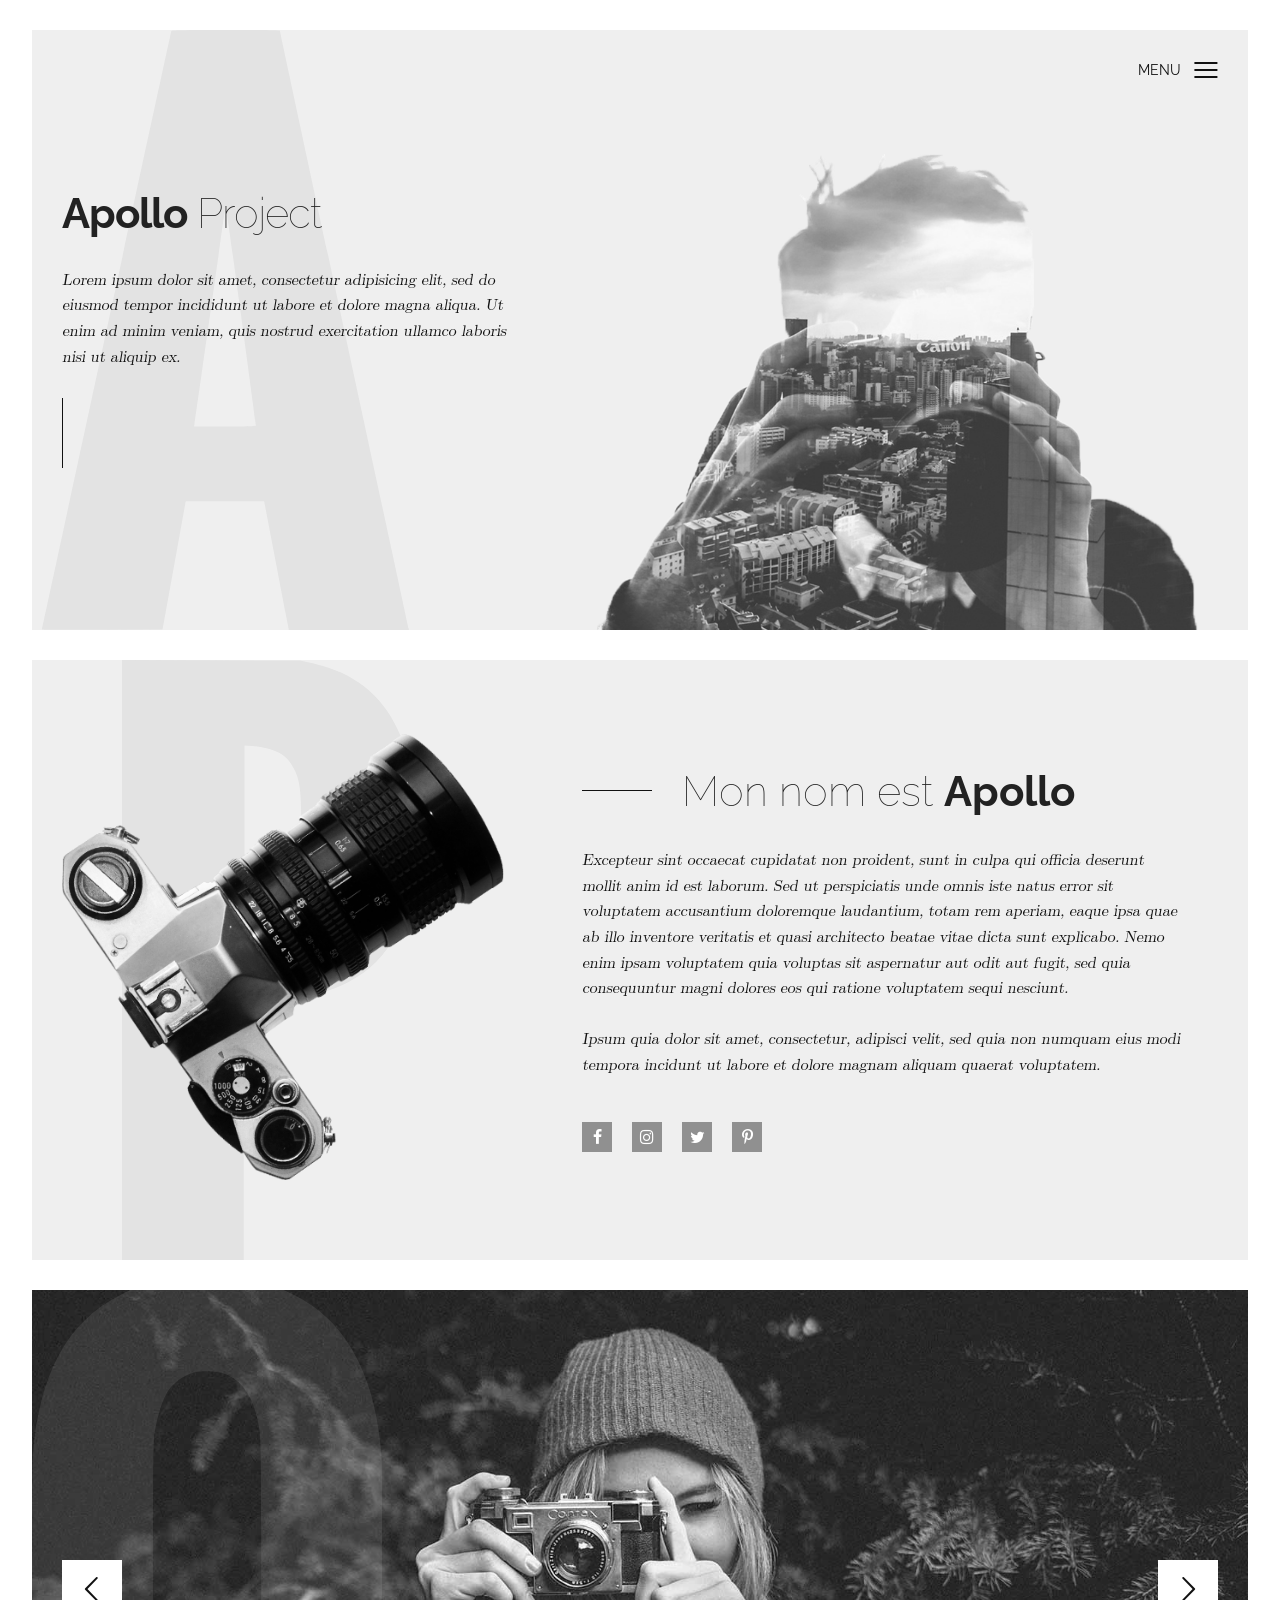
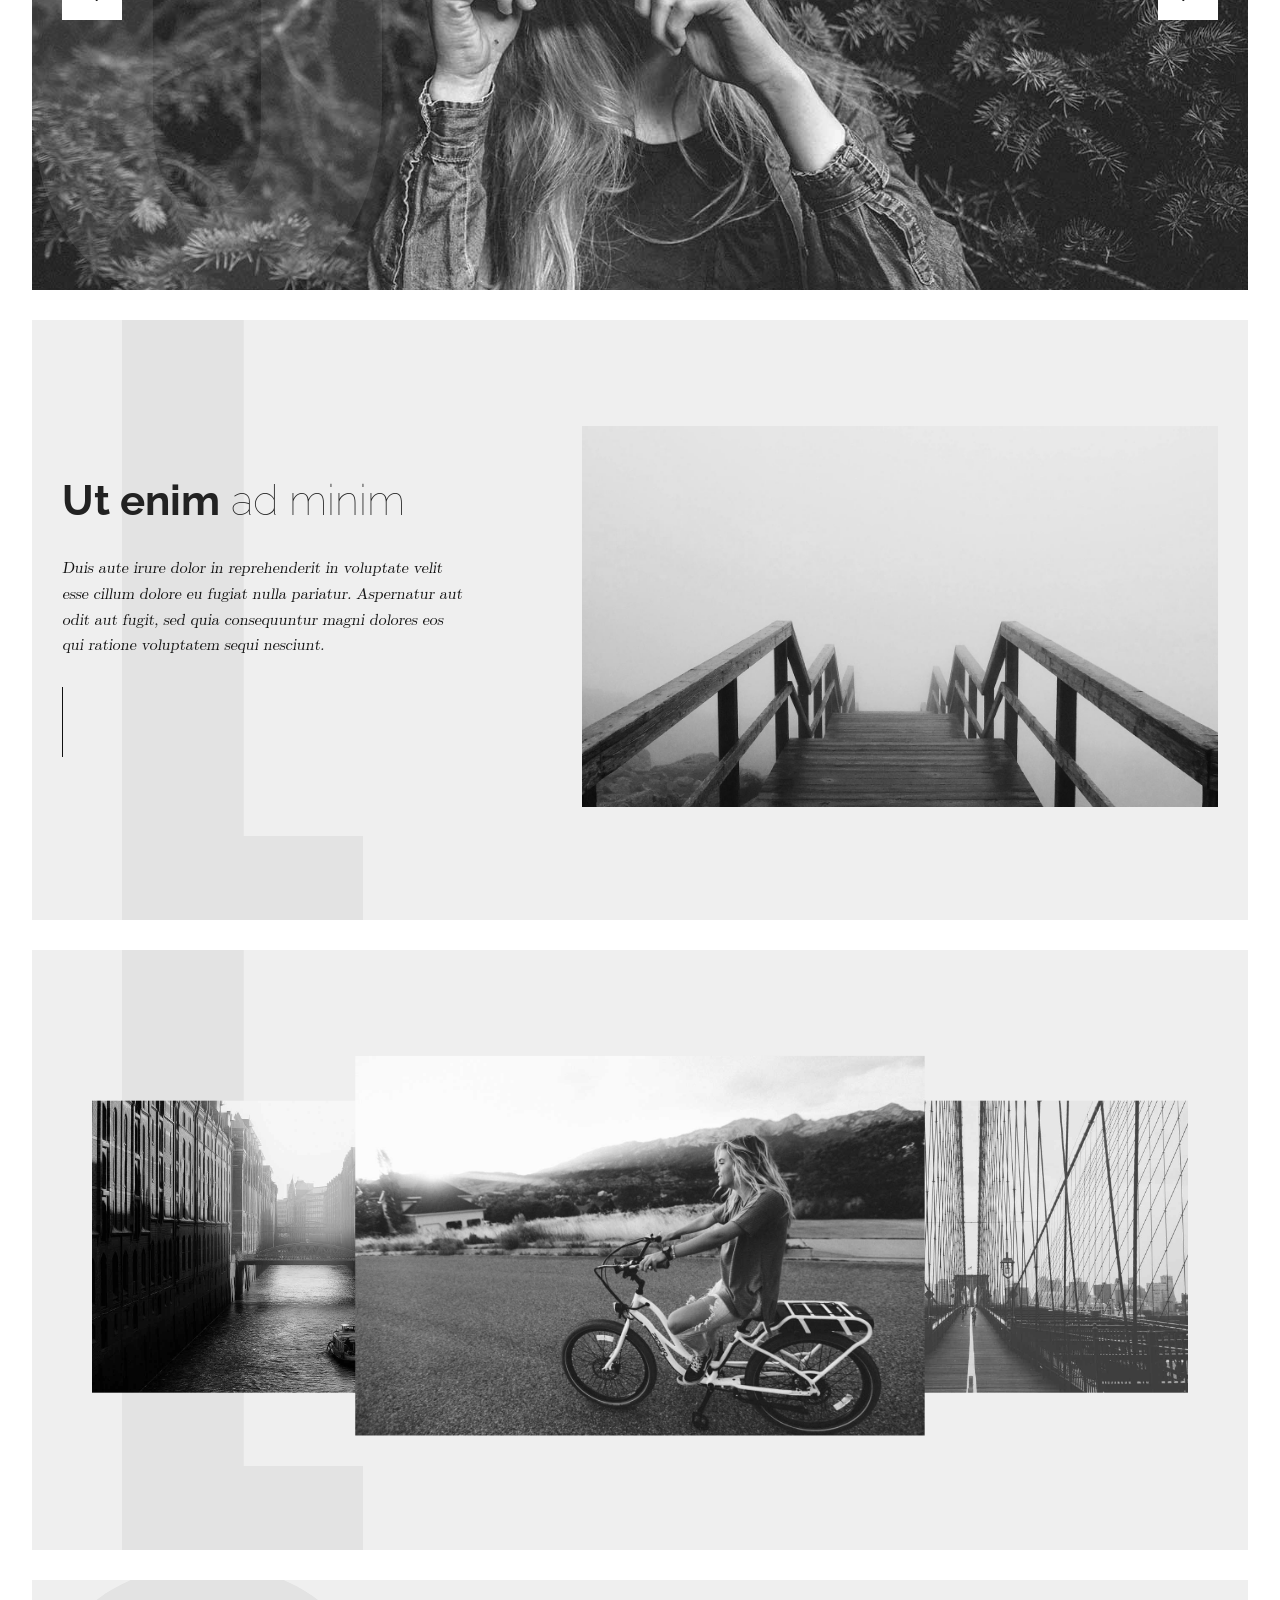
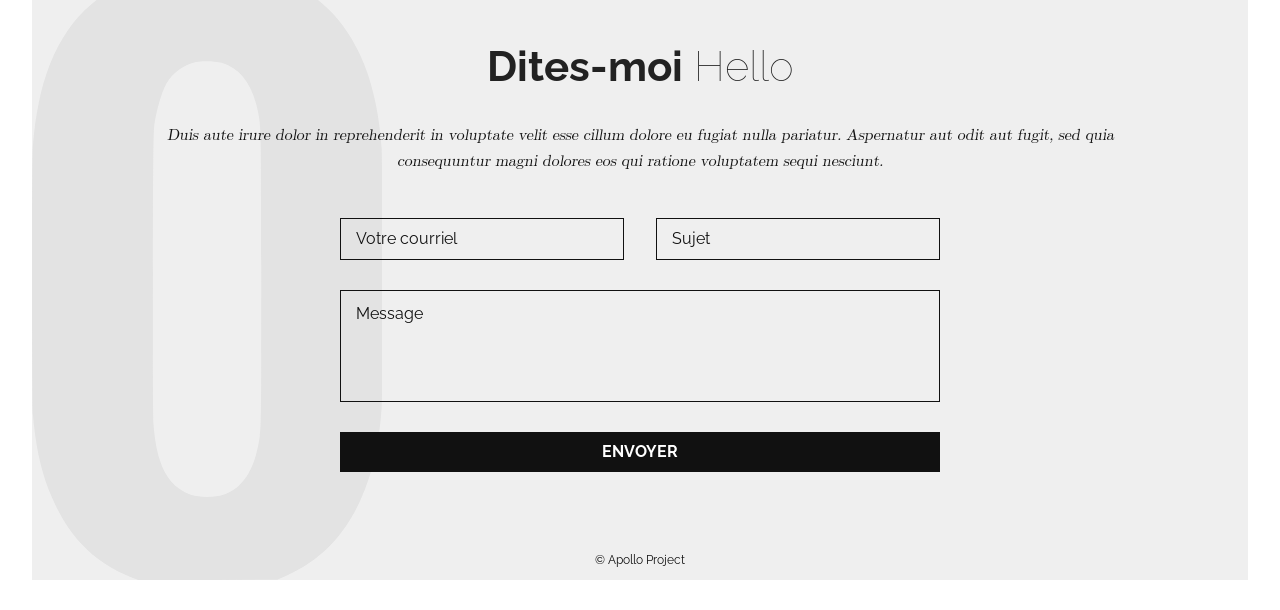
==== index.html @ f9900a57 "Changements pour slider" ====
<!DOCTYPE html>
<html lang="en">

<head>
  <title>Apollo</title>
  <meta charset="utf-8">
  <meta name="viewport" content="width=device-width, initial-scale=1">
  <meta http-equiv="X-UA-Compatible" content="IE=edge">
  <meta name="author" content="buckymaler.com">
  <link rel="stylesheet" href="assets/css/main.css">
</head>

<body>
  <section id="hero"><svg version="1.1" id="Layer_1" xmlns="http://www.w3.org/2000/svg"
      xmlns:xlink="http://www.w3.org/1999/xlink" x="0px" y="0px" viewBox="0 0 100 163.5"
      style="enable-background:new 0 0 100 163.5;" xml:space="preserve">
      <g transform="translate(0.000000,749.000000) scale(0.100000,-0.100000)">
        <path
          d="M352.5,7487.4C351.4,7484.3,0,5858.4,0,5856.4c0-0.7,74-0.9,164.1-0.7l164.3,0.7l31.6,174.6l31.6,174.6h106.9h106.9l24.4-127.7c13.5-70.3,28.6-149.1,33.6-175l9.2-47.6h163.5H1000l-1.1,4.8c-2.8,11.1-350.7,1626.1-350.7,1627.9c0,1.1-61.1,2-147.3,2C384.8,7490,353.1,7489.3,352.5,7487.4z M542.3,6713.5c22.3-163.5,40.4-298.8,40.4-300.5c0-2.8-10.7-3.3-84-3.3h-84.2l1.3,7.2c2.2,12.7,84,590.8,84,593.4C499.8,7022.7,507,6971.7,542.3,6713.5z" />
      </g>
    </svg>
    <header>
      <div class="nav-toggle">
        <p>Menu</p><span></span>
      </div>
      <ul class="nav">
        <li><a href="#about">About</a></li>
        <li><a href="#full-slide">Work</a></li>
        <li><a href="#contact">Contact</a></li>
      </ul>
    </header>
    <div class="wrapper">
      <div class="welcome">
        <h1><strong>Apollo</strong> Project</h1>
        <p>Lorem ipsum dolor sit amet, consectetur adipisicing elit, sed do eiusmod tempor incididunt ut labore et
          dolore magna aliqua. Ut enim ad minim veniam, quis nostrud exercitation ullamco laboris nisi ut aliquip ex.
        </p>
      </div>
      <div class="photographer"><img src="assets/img/hero.png" alt="Photographer"></div>
    </div>
  </section>
  <section id="about"><svg version="1.1" id="Layer_1" xmlns="http://www.w3.org/2000/svg"
      xmlns:xlink="http://www.w3.org/1999/xlink" x="0px" y="0px" viewBox="0 0 100 203.6"
      style="enable-background:new 0 0 100 203.6;" xml:space="preserve">
      <g transform="translate(0.000000,749.000000) scale(0.100000,-0.100000)">
        <path
          d="M0,6471.9V5454.2h206.5h206.5v436.2v436.2h7.6c19.8,0.3,107.9,5.7,128.3,8.2c90.2,10.9,154.9,29.4,220.4,62.8c141.1,72.6,213.3,213.3,228.3,444.1c8.7,135.3-7.3,272.3-42.9,368.3c-48.6,130.5-131,212.8-253.8,253.8c-15.5,5.2-43.5,12.8-62.2,17.1l-34,7.3l-302.2,0.8L0,7490V6471.9z M490.5,7190.8c51.1-13.6,71.2-28.8,92.9-69.8c22.3-41.9,26.4-81.5,24.7-243.2l-1.4-115l-8.4-32.1c-10.9-40.5-13.6-45.4-35.6-67.9c-21.2-22-30.7-27.4-60.6-34.5c-18.8-4.3-68.2-10.9-82.6-10.9c-3.3,0-3.8,44-3.8,291.1v291.3l26.6-1.6C456.8,7197.3,478.6,7194,490.5,7190.8z" />
      </g>
    </svg>
    <div class="wrapper">
      <div class="camera"><img src="assets/img/camera.png" alt="Camera"></div>
      <div class="blurb">
        <h2>Mon nom est <strong>Apollo</strong></h2>
        <p>Excepteur sint occaecat cupidatat non proident, sunt in culpa qui officia deserunt mollit anim id est
          laborum. Sed ut perspiciatis unde omnis iste natus error sit voluptatem accusantium doloremque laudantium,
          totam rem aperiam, eaque ipsa quae ab illo inventore veritatis et quasi architecto beatae vitae dicta sunt
          explicabo. Nemo enim ipsam voluptatem quia voluptas sit aspernatur aut odit aut fugit, sed quia consequuntur
          magni dolores eos qui ratione voluptatem sequi nesciunt.<br><br>Ipsum quia dolor sit amet, consectetur,
          adipisci velit, sed quia non numquam eius modi tempora incidunt ut labore et dolore magnam aliquam quaerat
          voluptatem.</p>
        <div class="social"><a href="#"><i class="icon-facebook"></i></a><a href="#"><i
              class="icon-instagram"></i></a><a href="#"><i class="icon-twitter"></i></a><a href="#"><i
              class="icon-pinterest-p"></i></a></div>
      </div>
    </div>
  </section>
  <section id="full-slide"><svg version="1.1" id="Layer_1" xmlns="http://www.w3.org/2000/svg"
      xmlns:xlink="http://www.w3.org/1999/xlink" x="0px" y="0px" viewBox="0 0 100 171.2"
      style="enable-background:new 0 0 100 171.2;" xml:space="preserve">
      <g transform="translate(0.000000,750.000000) scale(0.100000,-0.100000)">
        <path
          d="M253.7,7486.3c-151.6-74.7-233.3-224.4-251.4-460.9c-3.2-41.5-3-726.7,0-763.9c7.5-86.3,21.9-155.7,44.5-213.7c51.4-130.6,124.4-207.8,239.3-253.2l17.8-6.8l197.9,0.5l197.9,0.7l22.8,10c98.4,42.7,167.6,112.8,214.8,217.1c34.2,75.6,52.5,154.8,60.3,260.3c3.2,42,3,700.9,0,743.1c-8.2,113.2-29.2,200.4-66,276.2c-44.1,90.4-104.6,151.6-190.9,193.4l-22.8,11H499.8H281.5L253.7,7486.3zM541.1,7263.7c52.3-15.8,85.6-58.7,101.8-131.3c11.4-51.6,11.2-43.8,11.2-488.6c0-384-0.2-418.7-3.9-444.3c-9.8-68.3-28.5-112.8-59.4-141.8c-24-22.4-52.5-32.6-92-32.6c-35.2,0-57.5,6.8-82.2,25.8c-40.9,30.8-63.2,89-69.9,182c-1.6,21.7-2.1,171.2-1.6,434.9c0.9,362.1,1.4,404.1,4.8,425.1c7.1,43.4,21,89,34.2,112.6c16.4,28.8,49.5,52.7,83.8,60.5C486.3,7270.1,523.3,7269,541.1,7263.7z" />
      </g>
    </svg>
    <ul class="banner">
      <li class="active"></li>
      <li></li>
      <li></li>
    </ul><i class="icon-chevron-thin-left prev"></i><i class="icon-chevron-thin-right next"></i>
  </section>
  <section id="featured"><svg version="1.1" id="Layer_1" xmlns="http://www.w3.org/2000/svg"
      xmlns:xlink="http://www.w3.org/1999/xlink" x="0px" y="0px" viewBox="0 0 100 248.8"
      style="enable-background:new 0 0 100 248.8;" xml:space="preserve">
      <g transform="translate(0.000000,749.000000) scale(0.100000,-0.100000)">
        <path d="M0,6245.8V5001.6h500h500V5176v174.4H752.5H505v1069.8V7490H252.5H0V6245.8z" />
      </g>
    </svg>
    <div class="wrapper">
      <div class="blurb">
        <h2><strong>Ut enim</strong> ad minim</h2>
        <p>Duis aute irure dolor in reprehenderit in voluptate velit esse cillum dolore eu fugiat nulla pariatur.
          Aspernatur aut odit aut fugit, sed quia consequuntur magni dolores eos qui ratione voluptatem sequi nesciunt.
        </p>
      </div>
      <div class="featured"><img src="assets/img/featured.jpg" alt="Featured"></div>
    </div>
  </section>
  <section id="three-slide"><svg version="1.1" id="Layer_1" xmlns="http://www.w3.org/2000/svg"
      xmlns:xlink="http://www.w3.org/1999/xlink" x="0px" y="0px" viewBox="0 0 100 248.8"
      style="enable-background:new 0 0 100 248.8;" xml:space="preserve">
      <g transform="translate(0.000000,749.000000) scale(0.100000,-0.100000)">
        <path d="M0,6245.8V5001.6h500h500V5176v174.4H752.5H505v1069.8V7490H252.5H0V6245.8z" />
      </g>
    </svg>
    <div class="wrapper">
      <ul class="slider">
        <li class="back"><img alt="image1" src="assets/img/three-slide/thumb-1.jpg"></li>
        <li class="current"><img alt="image2"  src="assets/img/three-slide/thumb-2.jpg"></li>
        <li class="front"><img alt="image3"  src="assets/img/three-slide/thumb-3.jpg"></li>
        <li><img alt="image4"  src="assets/img/three-slide/thumb-4.jpg"></li>
      </ul>
    </div>
  </section>
  <section id="contact"><svg version="1.1" id="Layer_1" xmlns="http://www.w3.org/2000/svg"
      xmlns:xlink="http://www.w3.org/1999/xlink" x="0px" y="0px" viewBox="0 0 100 171.2"
      style="enable-background:new 0 0 100 171.2;" xml:space="preserve">
      <g transform="translate(0.000000,750.000000) scale(0.100000,-0.100000)">
        <path
          d="M253.7,7486.3c-151.6-74.7-233.3-224.4-251.4-460.9c-3.2-41.5-3-726.7,0-763.9c7.5-86.3,21.9-155.7,44.5-213.7c51.4-130.6,124.4-207.8,239.3-253.2l17.8-6.8l197.9,0.5l197.9,0.7l22.8,10c98.4,42.7,167.6,112.8,214.8,217.1c34.2,75.6,52.5,154.8,60.3,260.3c3.2,42,3,700.9,0,743.1c-8.2,113.2-29.2,200.4-66,276.2c-44.1,90.4-104.6,151.6-190.9,193.4l-22.8,11H499.8H281.5L253.7,7486.3zM541.1,7263.7c52.3-15.8,85.6-58.7,101.8-131.3c11.4-51.6,11.2-43.8,11.2-488.6c0-384-0.2-418.7-3.9-444.3c-9.8-68.3-28.5-112.8-59.4-141.8c-24-22.4-52.5-32.6-92-32.6c-35.2,0-57.5,6.8-82.2,25.8c-40.9,30.8-63.2,89-69.9,182c-1.6,21.7-2.1,171.2-1.6,434.9c0.9,362.1,1.4,404.1,4.8,425.1c7.1,43.4,21,89,34.2,112.6c16.4,28.8,49.5,52.7,83.8,60.5C486.3,7270.1,523.3,7269,541.1,7263.7z" />
      </g>
    </svg>
    <div class="wrapper">
      <div class="blurb">
        <h2><strong>Dites-moi</strong> Hello</h2>
        <p>Duis aute irure dolor in reprehenderit in voluptate velit esse cillum dolore eu fugiat nulla pariatur.
          Aspernatur aut odit aut fugit, sed quia consequuntur magni dolores eos qui ratione voluptatem sequi nesciunt.
        </p>
      </div>
      <form>
        <input type="email" placeholder="Votre courriel">
        <input type="text" placeholder="Sujet">
        <textarea placeholder="Message"></textarea>
        <input type="submit" value="Envoyer">
      </form>
    </div>
    <p class="copyright">&copy; Apollo Project</p>
  </section>
  <script src="https://ajax.googleapis.com/ajax/libs/jquery/2.2.4/jquery.min.js"></script>
  <script src="assets/js/functions.js"></script>
</body>

</html>
---- assets/css/main.css ----
@import "https://fonts.googleapis.com/css?family=Raleway:100,400,700";

@font-face {
    font-family: 'LMRomanSlant10';
    src: url("fonts/lmromanslant10-regular-webfont.eot");
    src: url("fonts/lmromanslant10-regular-webfont.eot?#iefix") format("embedded-opentype"), url("fonts/lmromanslant10-regular-webfont.woff") format("woff"), url("fonts/lmromanslant10-regular-webfont.ttf") format("truetype"), url("fonts/lmromanslant10-regular-webfont.svg#latin_modern_roman_slante10Rg") format("svg");
    font-weight: normal;
    font-style: normal
}

/*! normalize.css v3.0.2 | MIT License | git.io/normalize */
html {
    font-family: sans-serif;
    -ms-text-size-adjust: 100%;
    -webkit-text-size-adjust: 100%
}

body {
    margin: 0
}

article,
aside,
details,
figcaption,
figure,
footer,
header,
hgroup,
main,
menu,
nav,
section,
summary {
    display: block
}

audio,
canvas,
progress,
video {
    display: inline-block;
    vertical-align: baseline
}

audio:not([controls]) {
    display: none;
    height: 0
}

[hidden],
template {
    display: none
}

a {
    background-color: transparent
}

a:active,
a:hover {
    outline: 0
}

abbr[title] {
    border-bottom: 1px dotted
}

b,
strong {
    font-weight: bold
}

dfn {
    font-style: italic
}

h1 {
    font-size: 2em;
    margin: 0.67em 0
}

mark {
    background: #ff0;
    color: #000
}

small {
    font-size: 80%
}

sub,
sup {
    font-size: 75%;
    line-height: 0;
    position: relative;
    vertical-align: baseline
}

sup {
    top: -0.5em
}

sub {
    bottom: -0.25em
}

img {
    border: 0
}

svg:not(:root) {
    overflow: hidden
}

figure {
    margin: 1em 40px
}

hr {
    box-sizing: content-box;
    height: 0
}

pre {
    overflow: auto
}

code,
kbd,
pre,
samp {
    font-family: monospace, monospace;
    font-size: 1em
}

button,
input,
optgroup,
select,
textarea {
    color: inherit;
    font: inherit;
    margin: 0
}

button {
    overflow: visible
}

button,
select {
    text-transform: none
}

button,
html input[type="button"],
input[type="reset"],
input[type="submit"] {
    -webkit-appearance: button;
    cursor: pointer
}

button[disabled],
html input[disabled] {
    cursor: default
}

button::-moz-focus-inner,
input::-moz-focus-inner {
    border: 0;
    padding: 0
}

input {
    line-height: normal
}

input[type="checkbox"],
input[type="radio"] {
    box-sizing: border-box;
    padding: 0
}

input[type="number"]::-webkit-inner-spin-button,
input[type="number"]::-webkit-outer-spin-button {
    height: auto
}

input[type="search"] {
    -webkit-appearance: textfield;
    box-sizing: content-box
}

input[type="search"]::-webkit-search-cancel-button,
input[type="search"]::-webkit-search-decoration {
    -webkit-appearance: none
}

fieldset {
    border: 1px solid #c0c0c0;
    margin: 0 2px;
    padding: 0.35em 0.625em 0.75em
}

legend {
    border: 0;
    padding: 0
}

textarea {
    overflow: auto
}

optgroup {
    font-weight: bold
}

table {
    border-collapse: collapse;
    border-spacing: 0
}

td,
th {
    padding: 0
}

@font-face {
    font-family: 'icomoon';
    src: url("fonts/icomoon.eot?3hi6ws");
    src: url("fonts/icomoon.eot?3hi6ws#iefix") format("embedded-opentype"), url("fonts/icomoon.ttf?3hi6ws") format("truetype"), url("fonts/icomoon.woff?3hi6ws") format("woff"), url("fonts/icomoon.svg?3hi6ws#icomoon") format("svg");
    font-weight: normal;
    font-style: normal
}

[class^="icon-"],
[class*=" icon-"] {
    font-family: 'icomoon' !important;
    speak: none;
    font-style: normal;
    font-weight: normal;
    font-variant: normal;
    text-transform: none;
    line-height: 1;
    -webkit-font-smoothing: antialiased;
    -moz-osx-font-smoothing: grayscale
}

.icon-chevron-thin-left:before {
    content: "\e904"
}

.icon-chevron-thin-right:before {
    content: "\e905"
}

.icon-pinterest-p:before {
    content: "\e900"
}

.icon-twitter:before {
    content: "\e901"
}

.icon-instagram:before {
    content: "\e902"
}

.icon-facebook:before {
    content: "\e903"
}

body {
    background-color: #fff;
    font-size: 16px;
    line-height: 1.6;
    font-family: "LMRomanSlant10", serif;
    color: #111;
    -webkit-font-smoothing: antialiased;
    -webkit-text-size-adjust: 100%
}

@media (max-width: 415px) {
    body {
        font-size: 14px
    }
}

::-moz-selection {
    background: #FFF498
}

::selection {
    background: #FFF498
}

::-moz-selection {
    background: #FFF498
}

img::-moz-selection {
    background: transparent
}

img::selection {
    background: transparent
}

img::-moz-selection {
    background: transparent
}

body {
    -webkit-tap-highlight-color: #FFF498
}

.gigantic,
.huge,
.large,
.bigger,
.big,
h1,
h2,
h3,
h4,
h5,
h6 {
    color: #222;
    font-weight: bold
}

.gigantic {
    font-size: 110px;
    line-height: 1.09;
    letter-spacing: -2px
}

.huge,
h1 {
    font-size: 68px;
    line-height: 1.05;
    letter-spacing: -1px
}

.large,
h2 {
    font-size: 42px;
    line-height: 1.14
}

.bigger,
h3 {
    font-size: 26px;
    line-height: 1.38
}

.big,
h4 {
    font-size: 22px;
    line-height: 1.38
}

.small,
small {
    font-size: 10px;
    line-height: 1.2
}

p {
    margin: 0 0 20px 0
}

em {
    font-style: italic
}

strong {
    font-weight: bold
}

hr {
    border: solid #ddd;
    border-width: 1px 0 0;
    clear: both;
    margin: 10px 0 30px;
    height: 0
}

svg {
    position: absolute;
    height: 100%
}

svg path {
    fill: #e3e3e3
}

#hero svg {
    left: 10px
}

#about svg,
#featured svg,
#three-slide svg {
    left: 90px
}

#full-slide svg {
    left: 0;
    opacity: .1;
    z-index: 9
}

#contact svg {
    left: 0
}

@media (max-width: 640px) {

    #hero svg,
    #about svg,
    #featured svg,
    #three-slide svg,
    #full-slide svg,
    #contact svg {
        left: 0
    }
}

.nav {
    visibility: hidden;
    position: absolute;
    top: 75px;
    right: 0;
    display: -webkit-box;
    display: -webkit-flex;
    display: -ms-flexbox;
    display: flex;
    width: 100px;
    -webkit-box-orient: vertical;
    -webkit-box-direction: normal;
    -webkit-flex-direction: column;
    -ms-flex-direction: column;
    flex-direction: column;
    -webkit-box-pack: center;
    -webkit-justify-content: center;
    -ms-flex-pack: center;
    justify-content: center;
    margin: 0;
    padding: 0;
    list-style: none;
    background-color: #e3e3e3;
    border: 1px solid #111;
    border: 1px solid rgba(17, 17, 17, 0.15);
    opacity: 0;
    z-index: 10;
    -webkit-transition: opacity .3s ease-in-out, visibility 0s .3s;
    transition: opacity .3s ease-in-out, visibility 0s .3s
}

.nav.open {
    visibility: visible;
    opacity: 1;
    -webkit-transition: opacity .3s ease-in-out;
    transition: opacity .3s ease-in-out
}

.nav:before {
    content: "";
    position: absolute;
    top: -12px;
    left: 50%;
    -webkit-transform: translateX(-50%) rotate(45deg);
    transform: translateX(-50%) rotate(45deg);
    width: 25px;
    height: 25px;
    border: 1px solid #111;
    border: 1px solid rgba(17, 17, 17, 0.15);
    background-color: #e3e3e3
}

.nav li {
    position: relative;
    width: 100%;
    text-align: center;
    border-bottom: 1px solid #111;
    border-bottom: 1px solid rgba(17, 17, 17, 0.15);
    background-color: #e3e3e3;
    overflow: hidden;
    z-index: 10
}

.nav li:last-child {
    border-bottom: none
}

.nav li a {
    display: block;
    width: 100%;
    height: 100%;
    padding: 5px 0;
    color: #111;
    font-size: 12px;
    font-family: "Raleway", Helvetica, sans-serif;
    text-transform: uppercase;
    text-decoration: none;
    -webkit-transition: background-color .2s ease-in-out;
    transition: background-color .2s ease-in-out
}

.nav li a:hover {
    background-color: #dbdbdb
}

#hero {
    position: relative;
    width: 1440px;
    max-width: 95%;
    height: 600px;
    margin: 30px auto;
    background-color: #efefef;
    overflow: hidden
}

@media (max-width: 768px) {
    #hero {
        margin: 15px auto
    }
}

#hero header {
    position: absolute;
    left: 50%;
    -webkit-transform: translateX(-50%);
    transform: translateX(-50%);
    display: -webkit-box;
    display: -webkit-flex;
    display: -ms-flexbox;
    display: flex;
    width: 95%;
    height: 80px;
    -webkit-box-align: center;
    -webkit-align-items: center;
    -ms-flex-align: center;
    align-items: center;
    -webkit-box-pack: end;
    -webkit-justify-content: flex-end;
    -ms-flex-pack: end;
    justify-content: flex-end;
    z-index: 10
}

#hero header .nav-toggle {
    position: relative;
    display: -webkit-box;
    display: -webkit-flex;
    display: -ms-flexbox;
    display: flex;
    width: 80px;
    -webkit-box-align: center;
    -webkit-align-items: center;
    -ms-flex-align: center;
    align-items: center;
    -webkit-box-pack: justify;
    -webkit-justify-content: space-between;
    -ms-flex-pack: justify;
    justify-content: space-between;
    cursor: pointer
}

#hero header .nav-toggle p {
    margin-bottom: 0;
    font-size: 14px;
    font-family: "Raleway", Helvetica, sans-serif;
    text-transform: uppercase
}

#hero header .nav-toggle span,
#hero header .nav-toggle span:before,
#hero header .nav-toggle span:after {
    content: "";
    position: relative;
    display: block;
    width: 23px;
    height: 2px;
    background-color: #111
}

#hero header .nav-toggle span:before {
    bottom: 7px
}

#hero header .nav-toggle span:after {
    top: 5px
}

#hero .wrapper {
    position: relative;
    display: -webkit-box;
    display: -webkit-flex;
    display: -ms-flexbox;
    display: flex;
    width: 1180px;
    max-width: 95%;
    height: 100%;
    margin: 0 auto;
    -webkit-box-align: center;
    -webkit-align-items: center;
    -ms-flex-align: center;
    align-items: center
}

#hero .wrapper .welcome {
    width: 45%
}

#hero .wrapper .welcome:after {
    content: "";
    display: block;
    width: 1px;
    height: 70px;
    background-color: #111
}

#hero .wrapper .welcome h1 {
    margin-top: 0;
    margin-bottom: 30px;
    font-size: 42px;
    font-family: "Raleway", Helvetica, sans-serif;
    font-weight: 100
}

@media (max-width: 640px) {
    #hero .wrapper .welcome h1 {
        margin-bottom: 20px;
        font-size: 30px
    }
}

#hero .wrapper .welcome p {
    max-width: 450px;
    margin-bottom: 30px
}

@media (max-width: 1180px) {
    #hero .wrapper .welcome:after {
        display: none
    }

    #hero .wrapper .welcome p {
        margin-bottom: 0
    }
}

#hero .wrapper .photographer {
    width: 55%;
    -webkit-align-self: flex-end;
    -ms-flex-item-align: end;
    align-self: flex-end;
    line-height: 0
}

#hero .wrapper .photographer img {
    width: 100%;
    opacity: .95
}

@media (max-width: 1023px) {
    #hero .wrapper .welcome {
        display: -webkit-box;
        display: -webkit-flex;
        display: -ms-flexbox;
        display: flex;
        width: 100%;
        -webkit-box-orient: vertical;
        -webkit-box-direction: normal;
        -webkit-flex-direction: column;
        -ms-flex-direction: column;
        flex-direction: column;
        -webkit-box-align: end;
        -webkit-align-items: flex-end;
        -ms-flex-align: end;
        align-items: flex-end;
        text-align: right
    }

    #hero .wrapper .photographer {
        display: none
    }
}

@media (max-width: 640px) {
    #hero .wrapper .welcome {
        -webkit-box-align: center;
        -webkit-align-items: center;
        -ms-flex-align: center;
        -ms-grid-row-align: center;
        align-items: center;
        text-align: center
    }
}

#about {
    position: relative;
    width: 1440px;
    max-width: 95%;
    height: 600px;
    margin: 30px auto;
    background-color: #efefef;
    overflow: hidden
}

@media (max-width: 768px) {
    #about {
        margin: 15px auto
    }
}

#about .wrapper {
    position: relative;
    display: -webkit-box;
    display: -webkit-flex;
    display: -ms-flexbox;
    display: flex;
    width: 1180px;
    max-width: 95%;
    height: 100%;
    margin: 0 auto;
    -webkit-box-align: center;
    -webkit-align-items: center;
    -ms-flex-align: center;
    align-items: center
}

#about .wrapper .camera {
    width: 45%
}

#about .wrapper .camera img {
    width: 85%
}

#about .wrapper .blurb {
    width: 55%
}

#about .wrapper .blurb h2 {
    margin-top: 0;
    margin-bottom: 30px;
    font-size: 42px;
    font-family: "Raleway", Helvetica, sans-serif;
    font-weight: 100
}

@media (max-width: 640px) {
    #about .wrapper .blurb h2 {
        margin-bottom: 20px;
        font-size: 30px
    }
}

#about .wrapper .blurb h2:before {
    content: "";
    position: relative;
    bottom: 15px;
    display: inline-block;
    width: 70px;
    height: 1px;
    margin-right: 30px;
    background-color: #111
}

#about .wrapper .blurb p {
    max-width: 600px;
    margin-bottom: 45px
}

#about .wrapper .blurb .social {
    display: -webkit-box;
    display: -webkit-flex;
    display: -ms-flexbox;
    display: flex;
    width: 180px;
    -webkit-box-pack: justify;
    -webkit-justify-content: space-between;
    -ms-flex-pack: justify;
    justify-content: space-between
}

#about .wrapper .blurb .social a {
    color: #fff;
    text-decoration: none
}

#about .wrapper .blurb .social i {
    display: block;
    width: 30px;
    height: 30px;
    font-size: 16px;
    text-align: center;
    line-height: 30px;
    background-color: #909090;
    -webkit-transition: background-color .2s ease-in-out;
    transition: background-color .2s ease-in-out
}

#about .wrapper .blurb .social i:hover {
    background-color: #020202
}

@media (max-width: 1023px) {
    #about .wrapper .camera {
        display: none
    }

    #about .wrapper .blurb {
        display: -webkit-box;
        display: -webkit-flex;
        display: -ms-flexbox;
        display: flex;
        width: 100%;
        -webkit-box-orient: vertical;
        -webkit-box-direction: normal;
        -webkit-flex-direction: column;
        -ms-flex-direction: column;
        flex-direction: column;
        -webkit-box-align: end;
        -webkit-align-items: flex-end;
        -ms-flex-align: end;
        align-items: flex-end;
        text-align: right
    }

    #about .wrapper .blurb h2:before {
        display: none
    }
}

@media (max-width: 640px) {
    #about .wrapper .blurb {
        -webkit-box-align: center;
        -webkit-align-items: center;
        -ms-flex-align: center;
        -ms-grid-row-align: center;
        align-items: center;
        text-align: center
    }
}

#full-slide {
    position: relative;
    width: 1440px;
    max-width: 95%;
    height: 600px;
    margin: 30px auto;
    background-color: #efefef;
    overflow: hidden
}

@media (max-width: 768px) {
    #full-slide {
        margin: 15px auto
    }
}

#full-slide .banner {
    position: relative;
    width: 100%;
    height: 100%;
    margin: 0;
    padding: 0;
    list-style: none
}

#full-slide .banner li {
    position: absolute;
    top: 0;
    left: 0;
    right: 0;
    bottom: 0;
    background-position: center;
    background-size: cover;
    background-repeat: no-repeat;
    opacity: 0;
    -webkit-transition: opacity .6s ease-in-out;
    transition: opacity .6s ease-in-out
}

#full-slide .banner li.active {
    opacity: 1;
    -webkit-transition: opacity .6s ease-in-out;
    transition: opacity .6s ease-in-out
}

#full-slide .banner li:nth-child(1) {
    background-image: url("../img/full-slide/thumb-1.jpg")
}

#full-slide .banner li:nth-child(2) {
    background-image: url("../img/full-slide/thumb-2.jpg")
}

#full-slide .banner li:nth-child(3) {
    background-image: url("../img/full-slide/thumb-3.jpg")
}

#full-slide i {
    position: absolute;
    top: 50%;
    -webkit-transform: translateY(-50%) scale(1);
    transform: translateY(-50%) scale(1);
    width: 60px;
    height: 60px;
    font-size: 28px;
    text-align: center;
    line-height: 60px;
    background-color: #fff;
    cursor: pointer;
    z-index: 10;
    -webkit-transition: all .2s ease-in-out;
    transition: all .2s ease-in-out
}

#full-slide i:hover {
    -webkit-transform: translateY(-50%) scale(1.1);
    transform: translateY(-50%) scale(1.1)
}

#full-slide .prev {
    left: 30px
}

#full-slide .next {
    right: 30px
}

@media (max-width: 767px) {
    #full-slide i {
        -webkit-transform: translateY(-50%) scale(.7);
        transform: translateY(-50%) scale(.7)
    }

    #full-slide i:hover {
        -webkit-transform: translateY(-50%) scale(.8);
        transform: translateY(-50%) scale(.8)
    }

    #full-slide .prev {
        left: 0
    }

    #full-slide .next {
        right: 0
    }
}

#featured {
    position: relative;
    width: 1440px;
    max-width: 95%;
    height: 600px;
    margin: 30px auto;
    background-color: #efefef;
    overflow: hidden
}

@media (max-width: 768px) {
    #featured {
        margin: 15px auto
    }
}

#featured .wrapper {
    position: relative;
    display: -webkit-box;
    display: -webkit-flex;
    display: -ms-flexbox;
    display: flex;
    width: 1180px;
    max-width: 95%;
    height: 100%;
    margin: 0 auto;
    -webkit-box-align: center;
    -webkit-align-items: center;
    -ms-flex-align: center;
    align-items: center
}

#featured .wrapper .blurb {
    width: 45%
}

#featured .wrapper .blurb:after {
    content: "";
    display: inline-block;
    width: 1px;
    height: 70px;
    background-color: #111
}

#featured .wrapper .blurb h2 {
    margin-top: 0;
    margin-bottom: 30px;
    font-size: 42px;
    font-family: "Raleway", Helvetica, sans-serif;
    font-weight: 100
}

@media (max-width: 640px) {
    #featured .wrapper .blurb h2 {
        margin-bottom: 20px;
        font-size: 30px
    }
}

#featured .wrapper .blurb p {
    max-width: 400px;
    margin-bottom: 30px
}

#featured .wrapper .featured {
    width: 55%
}

#featured .wrapper .featured img {
    width: 100%
}

@media (max-width: 1023px) {
    #featured .wrapper .blurb {
        display: -webkit-box;
        display: -webkit-flex;
        display: -ms-flexbox;
        display: flex;
        width: 100%;
        -webkit-box-orient: vertical;
        -webkit-box-direction: normal;
        -webkit-flex-direction: column;
        -ms-flex-direction: column;
        flex-direction: column;
        -webkit-box-align: end;
        -webkit-align-items: flex-end;
        -ms-flex-align: end;
        align-items: flex-end;
        text-align: right
    }

    #featured .wrapper .blurb:after {
        display: none
    }

    #featured .wrapper .blurb p {
        margin-bottom: 0
    }

    #featured .wrapper .featured {
        display: none
    }
}

@media (max-width: 640px) {
    #featured .wrapper .blurb {
        -webkit-box-align: center;
        -webkit-align-items: center;
        -ms-flex-align: center;
        -ms-grid-row-align: center;
        align-items: center;
        text-align: center
    }
}

#three-slide {
    position: relative;
    width: 1440px;
    max-width: 95%;
    height: 600px;
    margin: 30px auto;
    background-color: #efefef;
    overflow: hidden
}

@media (max-width: 768px) {
    #three-slide {
        margin: 15px auto
    }
}

#three-slide .wrapper {
    position: relative;
    display: -webkit-box;
    display: -webkit-flex;
    display: -ms-flexbox;
    display: flex;
    width: 1180px;
    max-width: 95%;
    height: 100%;
    margin: 0 auto;
    -webkit-box-align: center;
    -webkit-align-items: center;
    -ms-flex-align: center;
    align-items: center
}

#three-slide .wrapper .slider {
    position: relative;
    width: calc(100% - 60px);
    height: 100%;
    margin: 0 auto;
    padding: 0;
    list-style: none;
    opacity: 1;
    -webkit-transition: opacity .3s ease-in-out;
    transition: opacity .3s ease-in-out
}

#three-slide .wrapper .slider.swap {
    opacity: 0;
    -webkit-transition: opacity .3s ease-in-out;
    transition: opacity .3s ease-in-out
}

#three-slide .wrapper .slider li {
    position: absolute;
    top: 50%;
    -webkit-transform: translateY(-50%);
    transform: translateY(-50%);
    width: 40%;
    opacity: 0
}

@media (max-width: 900px) {
    #three-slide .wrapper .slider li {
        width: 50%
    }
}

#three-slide .wrapper .slider li img {
    width: 100%
}

#three-slide .wrapper .slider .back {
    left: 0;
    opacity: 1
}

#three-slide .wrapper .slider .current {
    left: 50%;
    -webkit-transform: translate(-50%, -50%) scale(1.3);
    transform: translate(-50%, -50%) scale(1.3);
    opacity: 1;
    z-index: 10
}

#three-slide .wrapper .slider .front {
    right: 0;
    opacity: 1
}

@media (max-width: 767px) {
    #three-slide .wrapper .slider {
        width: calc(100% - 30px)
    }

    #three-slide .wrapper .slider li {
        width: 75%
    }

    #three-slide .wrapper .slider .back,
    #three-slide .wrapper .slider .front {
        display: none
    }
}

#three-slide i {
    position: absolute;
    top: 50%;
    -webkit-transform: translateY(-50%);
    transform: translateY(-50%);
    width: 60px;
    height: 60px;
    font-size: 28px;
    text-align: center;
    line-height: 60px;
    background-color: #fff;
    cursor: pointer;
    z-index: 10;
    -webkit-transition: all .2s ease-in-out;
    transition: all .2s ease-in-out
}

#three-slide i:hover {
    -webkit-transform: translateY(-50%) scale(1.1);
    transform: translateY(-50%) scale(1.1)
}

#three-slide .prev {
    left: 30px
}

#three-slide .next {
    right: 30px
}

@media (max-width: 767px) {
    #three-slide i {
        -webkit-transform: translateY(-50%) scale(.7);
        transform: translateY(-50%) scale(.7)
    }

    #three-slide i:hover {
        -webkit-transform: translateY(-50%) scale(.8);
        transform: translateY(-50%) scale(.8)
    }

    #three-slide .prev {
        left: 0
    }

    #three-slide .next {
        right: 0
    }
}

#contact {
    position: relative;
    width: 1440px;
    max-width: 95%;
    height: 600px;
    margin: 30px auto;
    background-color: #efefef;
    overflow: hidden
}

@media (max-width: 768px) {
    #contact {
        margin: 15px auto
    }
}

#contact .wrapper {
    position: relative;
    display: -webkit-box;
    display: -webkit-flex;
    display: -ms-flexbox;
    display: flex;
    width: 1180px;
    max-width: 95%;
    height: 100%;
    margin: 0 auto;
    -webkit-box-align: center;
    -webkit-align-items: center;
    -ms-flex-align: center;
    align-items: center;
    -webkit-box-orient: vertical;
    -webkit-box-direction: normal;
    -webkit-flex-direction: column;
    -ms-flex-direction: column;
    flex-direction: column;
    -webkit-box-pack: center;
    -webkit-justify-content: center;
    -ms-flex-pack: center;
    justify-content: center
}

#contact .wrapper .blurb {
    max-width: 950px;
    margin-top: -45px;
    text-align: center
}

#contact .wrapper .blurb h2 {
    margin-top: 0;
    margin-bottom: 30px;
    font-size: 42px;
    font-family: "Raleway", Helvetica, sans-serif;
    font-weight: 100
}

@media (max-width: 640px) {
    #contact .wrapper .blurb h2 {
        margin-bottom: 20px;
        font-size: 30px
    }
}

#contact .wrapper .blurb p {
    margin-bottom: 45px
}

#contact .wrapper form {
    position: relative;
    display: -webkit-box;
    display: -webkit-flex;
    display: -ms-flexbox;
    display: flex;
    max-width: 600px;
    -webkit-flex-wrap: wrap;
    -ms-flex-wrap: wrap;
    flex-wrap: wrap;
    -webkit-box-pack: justify;
    -webkit-justify-content: space-between;
    -ms-flex-pack: justify;
    justify-content: space-between;
    color: #111;
    font-family: "Raleway", Helvetica, sans-serif
}

#contact .wrapper form input[type="email"],
#contact .wrapper form input[type="text"] {
    width: 42%;
    height: 40px;
    padding: 0 15px;
    border: 1px solid #111;
    border-radius: 0;
    background: transparent
}

#contact .wrapper form input[type="email"]::-webkit-input-placeholder,
#contact .wrapper form input[type="text"]::-webkit-input-placeholder {
    color: #111
}

#contact .wrapper form input[type="email"]::-moz-placeholder,
#contact .wrapper form input[type="text"]::-moz-placeholder {
    color: #111
}

#contact .wrapper form input[type="email"]:-ms-input-placeholder,
#contact .wrapper form input[type="text"]:-ms-input-placeholder {
    color: #111
}

#contact .wrapper form input[type="email"]::placeholder,
#contact .wrapper form input[type="text"]::placeholder {
    color: #111
}

#contact .wrapper form input[type="email"]:focus,
#contact .wrapper form input[type="text"]:focus {
    outline: none
}

#contact .wrapper form textarea {
    width: 100%;
    height: 90px;
    margin: 30px 0;
    padding: 10px 15px;
    border: 1px solid #111;
    border-radius: 0;
    background: transparent;
    resize: none
}

#contact .wrapper form textarea::-webkit-input-placeholder {
    color: #111
}

#contact .wrapper form textarea::-moz-placeholder {
    color: #111
}

#contact .wrapper form textarea:-ms-input-placeholder {
    color: #111
}

#contact .wrapper form textarea::placeholder {
    color: #111
}

#contact .wrapper form textarea:focus {
    outline: none
}

#contact .wrapper form input[type="submit"] {
    width: 100%;
    height: 40px;
    color: #fff;
    font-weight: 700;
    text-transform: uppercase;
    border: none;
    border-radius: 0;
    background-color: #111
}

@media (max-width: 640px) {

    #contact .wrapper form input[type="email"],
    #contact .wrapper form input[type="text"] {
        width: 100%;
        margin-bottom: 10px
    }

    #contact .wrapper form textarea {
        margin: 0 0 10px 0
    }
}

#contact .copyright {
    position: absolute;
    bottom: 10px;
    left: 50%;
    -webkit-transform: translate(-50%);
    transform: translate(-50%);
    margin-bottom: 0;
    font-family: "Raleway", Helvetica, sans-serif;
    font-size: 12px
}
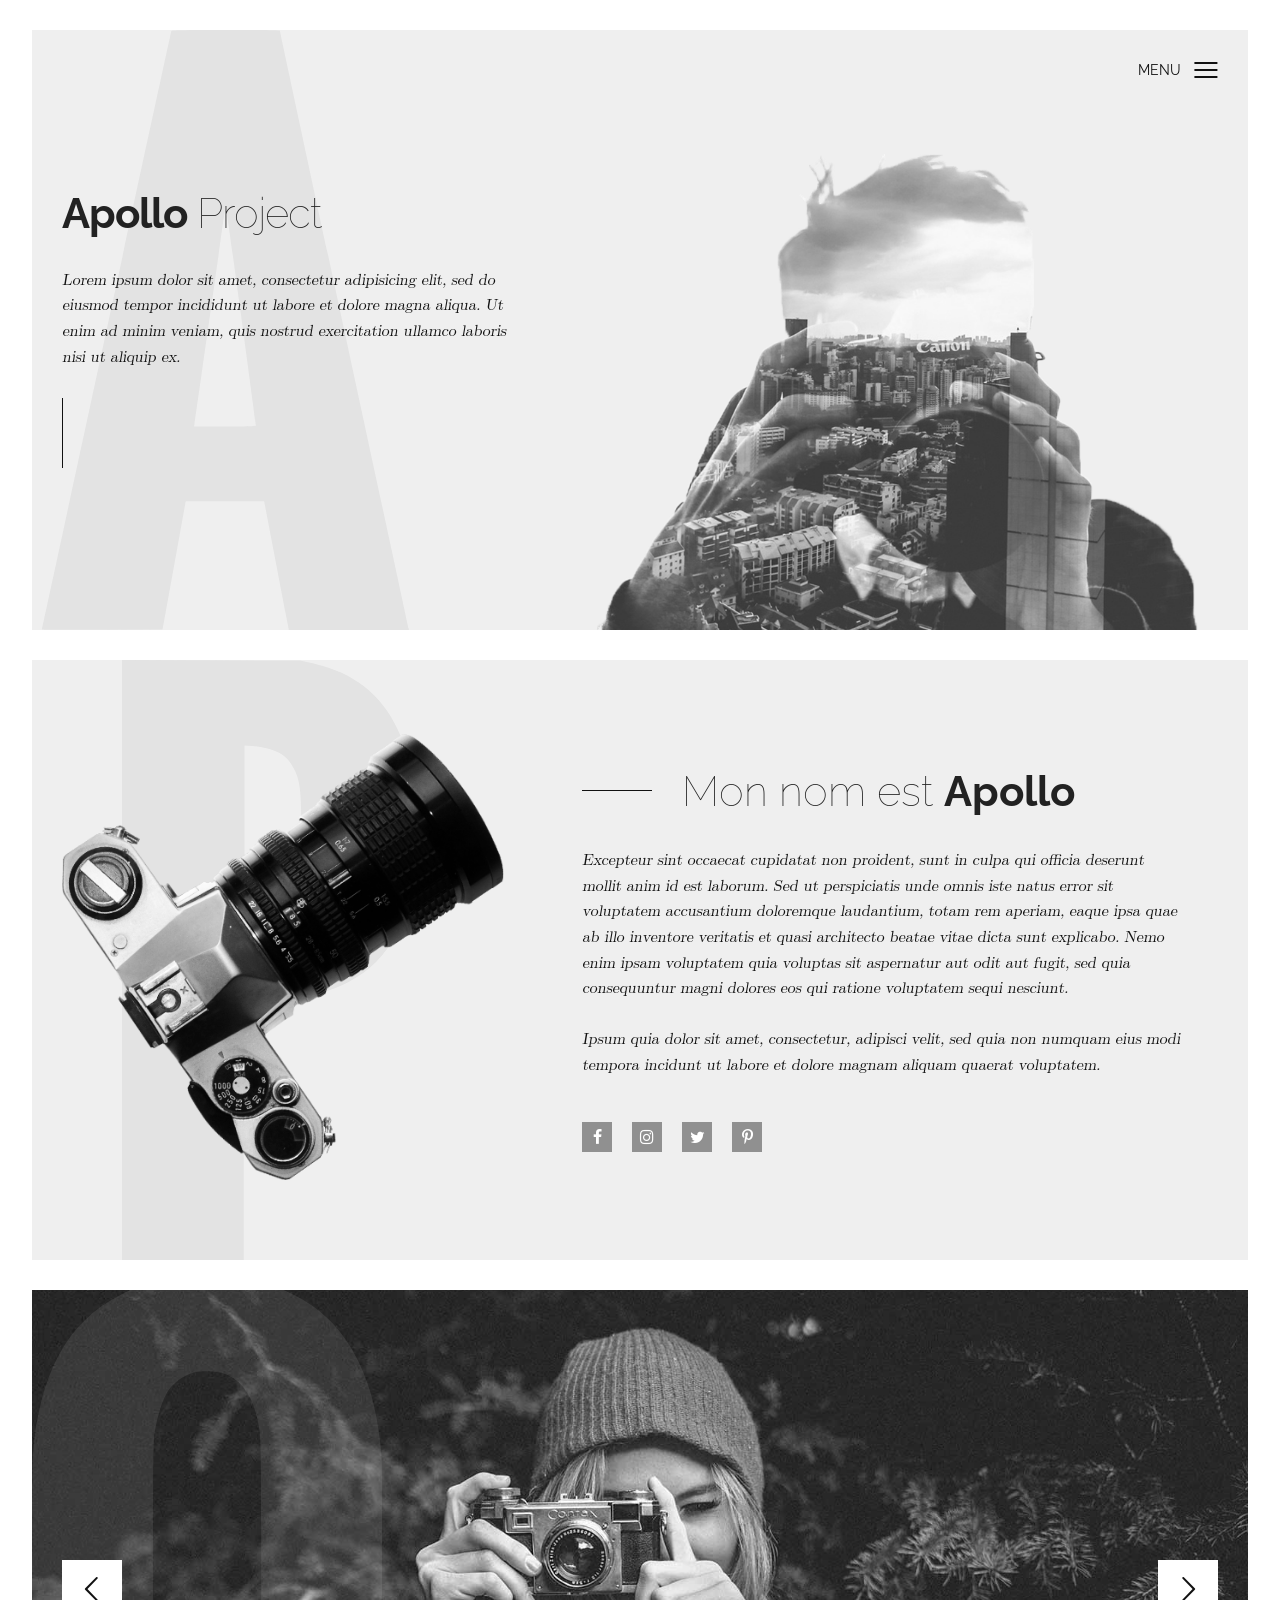
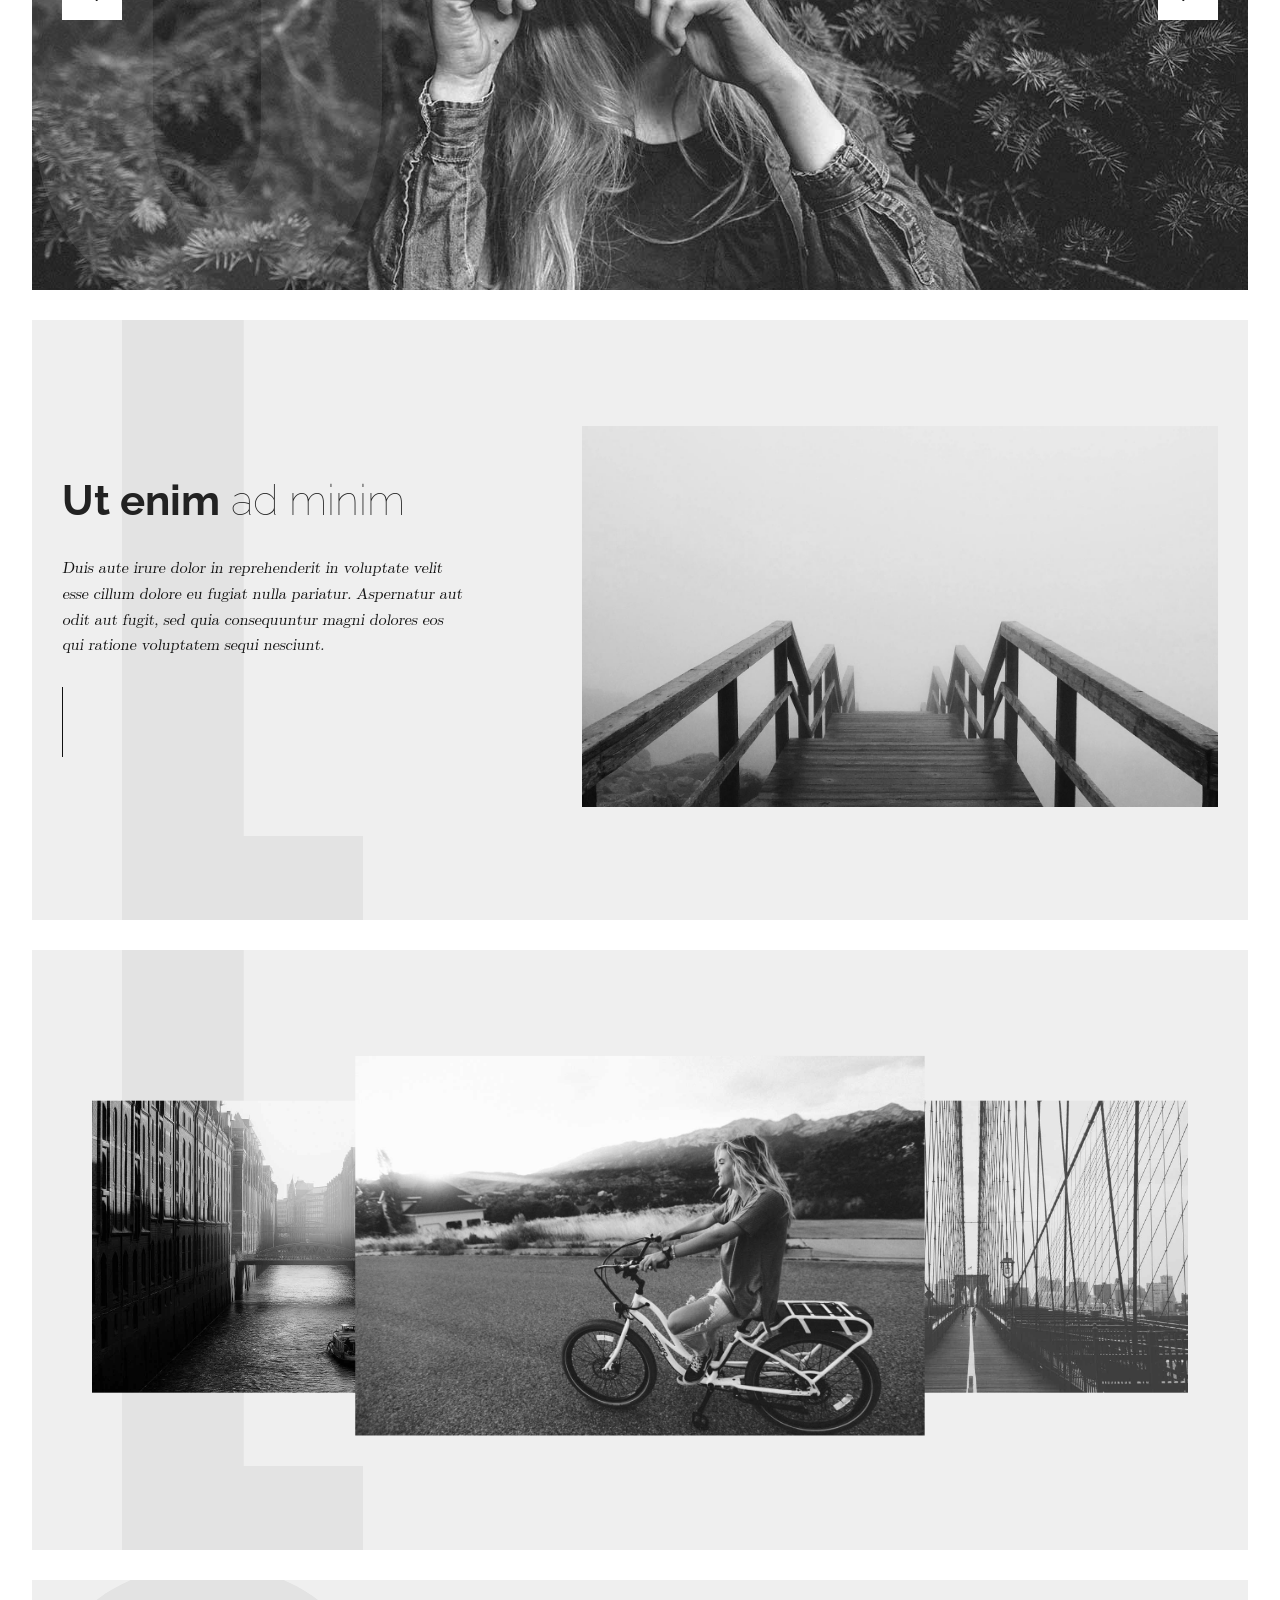
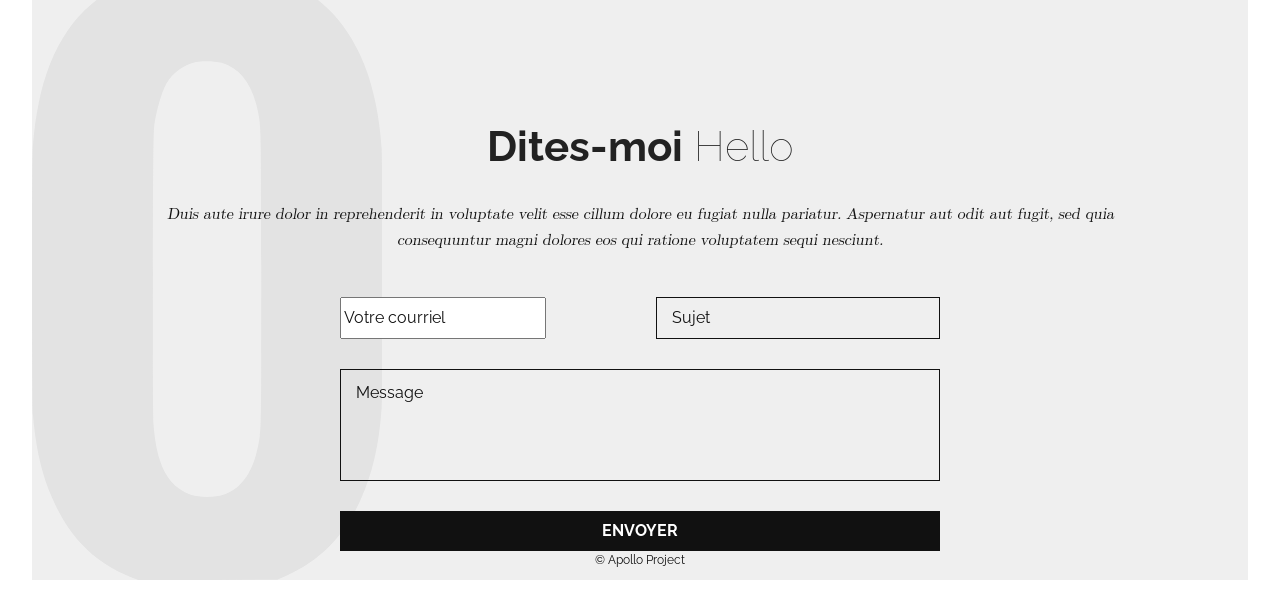
==== commit 58ed83e4: "Lignes de code pour leaflet" ====
--- a/index.html
+++ b/index.html
@@ -8,6 +8,23 @@
   <meta http-equiv="X-UA-Compatible" content="IE=edge">
   <meta name="author" content="buckymaler.com">
   <link rel="stylesheet" href="assets/css/main.css">
+  <link rel="stylesheet" href="node_modules/leaflet/dist/leaflet.css" />
+
+
+<!--  *******
+  Lien vers site web (autre méthode ?)
+
+<link rel="stylesheet" href="https://unpkg.com/leaflet@1.9.4/dist/leaflet.css"
+     integrity="sha256-p4NxAoJBhIIN+hmNHrzRCf9tD/miZyoHS5obTRR9BMY="
+     crossorigin=""/> -->
+
+    <!-- Make sure you put this AFTER Leaflet's CSS -->
+  <!-- Lien vers site web (autre méthode ?) 
+ <script src="https://unpkg.com/leaflet@1.9.4/dist/leaflet.js"
+ integrity="sha256-20nQCchB9co0qIjJZRGuk2/Z9VM+kNiyxNV1lvTlZBo="
+ crossorigin=""></script> 
+ ******** -->
+  
 </head>
 
 <body>
@@ -64,7 +81,7 @@
       </div>
     </div>
   </section>
-  <section id="full-slide"><svg version="1.1" id="Layer_1" xmlns="http://www.w3.org/2000/svg"
+  <section id="full-slide" ><svg version="1.1" id="Layer_1" xmlns="http://www.w3.org/2000/svg"
       xmlns:xlink="http://www.w3.org/1999/xlink" x="0px" y="0px" viewBox="0 0 100 171.2"
       style="enable-background:new 0 0 100 171.2;" xml:space="preserve">
       <g transform="translate(0.000000,750.000000) scale(0.100000,-0.100000)">
@@ -110,7 +127,10 @@
         <li><img alt="image4"  src="assets/img/three-slide/thumb-4.jpg"></li>
       </ul>
     </div>
+
+    
   </section>
+ 
   <section id="contact"><svg version="1.1" id="Layer_1" xmlns="http://www.w3.org/2000/svg"
       xmlns:xlink="http://www.w3.org/1999/xlink" x="0px" y="0px" viewBox="0 0 100 171.2"
       style="enable-background:new 0 0 100 171.2;" xml:space="preserve">
@@ -119,8 +139,17 @@
           d="M253.7,7486.3c-151.6-74.7-233.3-224.4-251.4-460.9c-3.2-41.5-3-726.7,0-763.9c7.5-86.3,21.9-155.7,44.5-213.7c51.4-130.6,124.4-207.8,239.3-253.2l17.8-6.8l197.9,0.5l197.9,0.7l22.8,10c98.4,42.7,167.6,112.8,214.8,217.1c34.2,75.6,52.5,154.8,60.3,260.3c3.2,42,3,700.9,0,743.1c-8.2,113.2-29.2,200.4-66,276.2c-44.1,90.4-104.6,151.6-190.9,193.4l-22.8,11H499.8H281.5L253.7,7486.3zM541.1,7263.7c52.3-15.8,85.6-58.7,101.8-131.3c11.4-51.6,11.2-43.8,11.2-488.6c0-384-0.2-418.7-3.9-444.3c-9.8-68.3-28.5-112.8-59.4-141.8c-24-22.4-52.5-32.6-92-32.6c-35.2,0-57.5,6.8-82.2,25.8c-40.9,30.8-63.2,89-69.9,182c-1.6,21.7-2.1,171.2-1.6,434.9c0.9,362.1,1.4,404.1,4.8,425.1c7.1,43.4,21,89,34.2,112.6c16.4,28.8,49.5,52.7,83.8,60.5C486.3,7270.1,523.3,7269,541.1,7263.7z" />
       </g>
     </svg>
+
+     
+    
     <div class="wrapper">
+      <!--MAP-->
+ <div id="map"></div>
+
+ 
       <div class="blurb">
+
+     
         <h2><strong>Dites-moi</strong> Hello</h2>
         <p>Duis aute irure dolor in reprehenderit in voluptate velit esse cillum dolore eu fugiat nulla pariatur.
           Aspernatur aut odit aut fugit, sed quia consequuntur magni dolores eos qui ratione voluptatem sequi nesciunt.
@@ -135,8 +164,10 @@
     </div>
     <p class="copyright">&copy; Apollo Project</p>
   </section>
+  <script src="node_modules/leaflet/dist/leaflet.js"></script>
   <script src="https://ajax.googleapis.com/ajax/libs/jquery/2.2.4/jquery.min.js"></script>
   <script src="assets/js/functions.js"></script>
+ 
 </body>
 
 </html>
--- a/assets/css/main.css
+++ b/assets/css/main.css
@@ -1263,15 +1263,35 @@
     justify-content: center
 }
 
+/*MAP*****/
+/*
+#map {
+    height: 180px;
+    width: 500px;
+    margin-bottom: 3rem;
+    margin-top: -2.5rem;
+} */
+
+#map {
+    height: 131px;
+    width: 500px;
+    margin-bottom: 3.2rem;
+    margin-top: -1.5rem;
+} 
+  
+    
+
 #contact .wrapper .blurb {
     max-width: 950px;
     margin-top: -45px;
-    text-align: center
+    text-align: center;
+    
 }
 
 #contact .wrapper .blurb h2 {
     margin-top: 0;
-    margin-bottom: 30px;
+   margin-bottom: 30px; 
+  /* margin-bottom: 6px; */
     font-size: 42px;
     font-family: "Raleway", Helvetica, sans-serif;
     font-weight: 100
@@ -1303,9 +1323,11 @@
     -ms-flex-pack: justify;
     justify-content: space-between;
     color: #111;
-    font-family: "Raleway", Helvetica, sans-serif
-}
-
+    font-family: "Raleway", Helvetica, sans-serif;
+   /* margin-top : 2rem; */
+    
+}
+#contact > div > form
 #contact .wrapper form input[type="email"],
 #contact .wrapper form input[type="text"] {
     width: 42%;
--- a/node_modules/leaflet/dist/leaflet.css
+++ b/node_modules/leaflet/dist/leaflet.css
@@ -0,0 +1,661 @@
+/* required styles */
+
+.leaflet-pane,
+.leaflet-tile,
+.leaflet-marker-icon,
+.leaflet-marker-shadow,
+.leaflet-tile-container,
+.leaflet-pane > svg,
+.leaflet-pane > canvas,
+.leaflet-zoom-box,
+.leaflet-image-layer,
+.leaflet-layer {
+	position: absolute;
+	left: 0;
+	top: 0;
+	}
+.leaflet-container {
+	overflow: hidden;
+	}
+.leaflet-tile,
+.leaflet-marker-icon,
+.leaflet-marker-shadow {
+	-webkit-user-select: none;
+	   -moz-user-select: none;
+	        user-select: none;
+	  -webkit-user-drag: none;
+	}
+/* Prevents IE11 from highlighting tiles in blue */
+.leaflet-tile::selection {
+	background: transparent;
+}
+/* Safari renders non-retina tile on retina better with this, but Chrome is worse */
+.leaflet-safari .leaflet-tile {
+	image-rendering: -webkit-optimize-contrast;
+	}
+/* hack that prevents hw layers "stretching" when loading new tiles */
+.leaflet-safari .leaflet-tile-container {
+	width: 1600px;
+	height: 1600px;
+	-webkit-transform-origin: 0 0;
+	}
+.leaflet-marker-icon,
+.leaflet-marker-shadow {
+	display: block;
+	}
+/* .leaflet-container svg: reset svg max-width decleration shipped in Joomla! (joomla.org) 3.x */
+/* .leaflet-container img: map is broken in FF if you have max-width: 100% on tiles */
+.leaflet-container .leaflet-overlay-pane svg {
+	max-width: none !important;
+	max-height: none !important;
+	}
+.leaflet-container .leaflet-marker-pane img,
+.leaflet-container .leaflet-shadow-pane img,
+.leaflet-container .leaflet-tile-pane img,
+.leaflet-container img.leaflet-image-layer,
+.leaflet-container .leaflet-tile {
+	max-width: none !important;
+	max-height: none !important;
+	width: auto;
+	padding: 0;
+	}
+
+.leaflet-container img.leaflet-tile {
+	/* See: https://bugs.chromium.org/p/chromium/issues/detail?id=600120 */
+	mix-blend-mode: plus-lighter;
+}
+
+.leaflet-container.leaflet-touch-zoom {
+	-ms-touch-action: pan-x pan-y;
+	touch-action: pan-x pan-y;
+	}
+.leaflet-container.leaflet-touch-drag {
+	-ms-touch-action: pinch-zoom;
+	/* Fallback for FF which doesn't support pinch-zoom */
+	touch-action: none;
+	touch-action: pinch-zoom;
+}
+.leaflet-container.leaflet-touch-drag.leaflet-touch-zoom {
+	-ms-touch-action: none;
+	touch-action: none;
+}
+.leaflet-container {
+	-webkit-tap-highlight-color: transparent;
+}
+.leaflet-container a {
+	-webkit-tap-highlight-color: rgba(51, 181, 229, 0.4);
+}
+.leaflet-tile {
+	filter: inherit;
+	visibility: hidden;
+	}
+.leaflet-tile-loaded {
+	visibility: inherit;
+	}
+.leaflet-zoom-box {
+	width: 0;
+	height: 0;
+	-moz-box-sizing: border-box;
+	     box-sizing: border-box;
+	z-index: 800;
+	}
+/* workaround for https://bugzilla.mozilla.org/show_bug.cgi?id=888319 */
+.leaflet-overlay-pane svg {
+	-moz-user-select: none;
+	}
+
+.leaflet-pane         { z-index: 400; }
+
+.leaflet-tile-pane    { z-index: 200; }
+.leaflet-overlay-pane { z-index: 400; }
+.leaflet-shadow-pane  { z-index: 500; }
+.leaflet-marker-pane  { z-index: 600; }
+.leaflet-tooltip-pane   { z-index: 650; }
+.leaflet-popup-pane   { z-index: 700; }
+
+.leaflet-map-pane canvas { z-index: 100; }
+.leaflet-map-pane svg    { z-index: 200; }
+
+.leaflet-vml-shape {
+	width: 1px;
+	height: 1px;
+	}
+.lvml {
+	behavior: url(#default#VML);
+	display: inline-block;
+	position: absolute;
+	}
+
+
+/* control positioning */
+
+.leaflet-control {
+	position: relative;
+	z-index: 800;
+	pointer-events: visiblePainted; /* IE 9-10 doesn't have auto */
+	pointer-events: auto;
+	}
+.leaflet-top,
+.leaflet-bottom {
+	position: absolute;
+	z-index: 1000;
+	pointer-events: none;
+	}
+.leaflet-top {
+	top: 0;
+	}
+.leaflet-right {
+	right: 0;
+	}
+.leaflet-bottom {
+	bottom: 0;
+	}
+.leaflet-left {
+	left: 0;
+	}
+.leaflet-control {
+	float: left;
+	clear: both;
+	}
+.leaflet-right .leaflet-control {
+	float: right;
+	}
+.leaflet-top .leaflet-control {
+	margin-top: 10px;
+	}
+.leaflet-bottom .leaflet-control {
+	margin-bottom: 10px;
+	}
+.leaflet-left .leaflet-control {
+	margin-left: 10px;
+	}
+.leaflet-right .leaflet-control {
+	margin-right: 10px;
+	}
+
+
+/* zoom and fade animations */
+
+.leaflet-fade-anim .leaflet-popup {
+	opacity: 0;
+	-webkit-transition: opacity 0.2s linear;
+	   -moz-transition: opacity 0.2s linear;
+	        transition: opacity 0.2s linear;
+	}
+.leaflet-fade-anim .leaflet-map-pane .leaflet-popup {
+	opacity: 1;
+	}
+.leaflet-zoom-animated {
+	-webkit-transform-origin: 0 0;
+	    -ms-transform-origin: 0 0;
+	        transform-origin: 0 0;
+	}
+svg.leaflet-zoom-animated {
+	will-change: transform;
+}
+
+.leaflet-zoom-anim .leaflet-zoom-animated {
+	-webkit-transition: -webkit-transform 0.25s cubic-bezier(0,0,0.25,1);
+	   -moz-transition:    -moz-transform 0.25s cubic-bezier(0,0,0.25,1);
+	        transition:         transform 0.25s cubic-bezier(0,0,0.25,1);
+	}
+.leaflet-zoom-anim .leaflet-tile,
+.leaflet-pan-anim .leaflet-tile {
+	-webkit-transition: none;
+	   -moz-transition: none;
+	        transition: none;
+	}
+
+.leaflet-zoom-anim .leaflet-zoom-hide {
+	visibility: hidden;
+	}
+
+
+/* cursors */
+
+.leaflet-interactive {
+	cursor: pointer;
+	}
+.leaflet-grab {
+	cursor: -webkit-grab;
+	cursor:    -moz-grab;
+	cursor:         grab;
+	}
+.leaflet-crosshair,
+.leaflet-crosshair .leaflet-interactive {
+	cursor: crosshair;
+	}
+.leaflet-popup-pane,
+.leaflet-control {
+	cursor: auto;
+	}
+.leaflet-dragging .leaflet-grab,
+.leaflet-dragging .leaflet-grab .leaflet-interactive,
+.leaflet-dragging .leaflet-marker-draggable {
+	cursor: move;
+	cursor: -webkit-grabbing;
+	cursor:    -moz-grabbing;
+	cursor:         grabbing;
+	}
+
+/* marker & overlays interactivity */
+.leaflet-marker-icon,
+.leaflet-marker-shadow,
+.leaflet-image-layer,
+.leaflet-pane > svg path,
+.leaflet-tile-container {
+	pointer-events: none;
+	}
+
+.leaflet-marker-icon.leaflet-interactive,
+.leaflet-image-layer.leaflet-interactive,
+.leaflet-pane > svg path.leaflet-interactive,
+svg.leaflet-image-layer.leaflet-interactive path {
+	pointer-events: visiblePainted; /* IE 9-10 doesn't have auto */
+	pointer-events: auto;
+	}
+
+/* visual tweaks */
+
+.leaflet-container {
+	background: #ddd;
+	outline-offset: 1px;
+	}
+.leaflet-container a {
+	color: #0078A8;
+	}
+.leaflet-zoom-box {
+	border: 2px dotted #38f;
+	background: rgba(255,255,255,0.5);
+	}
+
+
+/* general typography */
+.leaflet-container {
+	font-family: "Helvetica Neue", Arial, Helvetica, sans-serif;
+	font-size: 12px;
+	font-size: 0.75rem;
+	line-height: 1.5;
+	}
+
+
+/* general toolbar styles */
+
+.leaflet-bar {
+	box-shadow: 0 1px 5px rgba(0,0,0,0.65);
+	border-radius: 4px;
+	}
+.leaflet-bar a {
+	background-color: #fff;
+	border-bottom: 1px solid #ccc;
+	width: 26px;
+	height: 26px;
+	line-height: 26px;
+	display: block;
+	text-align: center;
+	text-decoration: none;
+	color: black;
+	}
+.leaflet-bar a,
+.leaflet-control-layers-toggle {
+	background-position: 50% 50%;
+	background-repeat: no-repeat;
+	display: block;
+	}
+.leaflet-bar a:hover,
+.leaflet-bar a:focus {
+	background-color: #f4f4f4;
+	}
+.leaflet-bar a:first-child {
+	border-top-left-radius: 4px;
+	border-top-right-radius: 4px;
+	}
+.leaflet-bar a:last-child {
+	border-bottom-left-radius: 4px;
+	border-bottom-right-radius: 4px;
+	border-bottom: none;
+	}
+.leaflet-bar a.leaflet-disabled {
+	cursor: default;
+	background-color: #f4f4f4;
+	color: #bbb;
+	}
+
+.leaflet-touch .leaflet-bar a {
+	width: 30px;
+	height: 30px;
+	line-height: 30px;
+	}
+.leaflet-touch .leaflet-bar a:first-child {
+	border-top-left-radius: 2px;
+	border-top-right-radius: 2px;
+	}
+.leaflet-touch .leaflet-bar a:last-child {
+	border-bottom-left-radius: 2px;
+	border-bottom-right-radius: 2px;
+	}
+
+/* zoom control */
+
+.leaflet-control-zoom-in,
+.leaflet-control-zoom-out {
+	font: bold 18px 'Lucida Console', Monaco, monospace;
+	text-indent: 1px;
+	}
+
+.leaflet-touch .leaflet-control-zoom-in, .leaflet-touch .leaflet-control-zoom-out  {
+	font-size: 22px;
+	}
+
+
+/* layers control */
+
+.leaflet-control-layers {
+	box-shadow: 0 1px 5px rgba(0,0,0,0.4);
+	background: #fff;
+	border-radius: 5px;
+	}
+.leaflet-control-layers-toggle {
+	background-image: url(images/layers.png);
+	width: 36px;
+	height: 36px;
+	}
+.leaflet-retina .leaflet-control-layers-toggle {
+	background-image: url(images/layers-2x.png);
+	background-size: 26px 26px;
+	}
+.leaflet-touch .leaflet-control-layers-toggle {
+	width: 44px;
+	height: 44px;
+	}
+.leaflet-control-layers .leaflet-control-layers-list,
+.leaflet-control-layers-expanded .leaflet-control-layers-toggle {
+	display: none;
+	}
+.leaflet-control-layers-expanded .leaflet-control-layers-list {
+	display: block;
+	position: relative;
+	}
+.leaflet-control-layers-expanded {
+	padding: 6px 10px 6px 6px;
+	color: #333;
+	background: #fff;
+	}
+.leaflet-control-layers-scrollbar {
+	overflow-y: scroll;
+	overflow-x: hidden;
+	padding-right: 5px;
+	}
+.leaflet-control-layers-selector {
+	margin-top: 2px;
+	position: relative;
+	top: 1px;
+	}
+.leaflet-control-layers label {
+	display: block;
+	font-size: 13px;
+	font-size: 1.08333em;
+	}
+.leaflet-control-layers-separator {
+	height: 0;
+	border-top: 1px solid #ddd;
+	margin: 5px -10px 5px -6px;
+	}
+
+/* Default icon URLs */
+.leaflet-default-icon-path { /* used only in path-guessing heuristic, see L.Icon.Default */
+	background-image: url(images/marker-icon.png);
+	}
+
+
+/* attribution and scale controls */
+
+.leaflet-container .leaflet-control-attribution {
+	background: #fff;
+	background: rgba(255, 255, 255, 0.8);
+	margin: 0;
+	}
+.leaflet-control-attribution,
+.leaflet-control-scale-line {
+	padding: 0 5px;
+	color: #333;
+	line-height: 1.4;
+	}
+.leaflet-control-attribution a {
+	text-decoration: none;
+	}
+.leaflet-control-attribution a:hover,
+.leaflet-control-attribution a:focus {
+	text-decoration: underline;
+	}
+.leaflet-attribution-flag {
+	display: inline !important;
+	vertical-align: baseline !important;
+	width: 1em;
+	height: 0.6669em;
+	}
+.leaflet-left .leaflet-control-scale {
+	margin-left: 5px;
+	}
+.leaflet-bottom .leaflet-control-scale {
+	margin-bottom: 5px;
+	}
+.leaflet-control-scale-line {
+	border: 2px solid #777;
+	border-top: none;
+	line-height: 1.1;
+	padding: 2px 5px 1px;
+	white-space: nowrap;
+	-moz-box-sizing: border-box;
+	     box-sizing: border-box;
+	background: rgba(255, 255, 255, 0.8);
+	text-shadow: 1px 1px #fff;
+	}
+.leaflet-control-scale-line:not(:first-child) {
+	border-top: 2px solid #777;
+	border-bottom: none;
+	margin-top: -2px;
+	}
+.leaflet-control-scale-line:not(:first-child):not(:last-child) {
+	border-bottom: 2px solid #777;
+	}
+
+.leaflet-touch .leaflet-control-attribution,
+.leaflet-touch .leaflet-control-layers,
+.leaflet-touch .leaflet-bar {
+	box-shadow: none;
+	}
+.leaflet-touch .leaflet-control-layers,
+.leaflet-touch .leaflet-bar {
+	border: 2px solid rgba(0,0,0,0.2);
+	background-clip: padding-box;
+	}
+
+
+/* popup */
+
+.leaflet-popup {
+	position: absolute;
+	text-align: center;
+	margin-bottom: 20px;
+	}
+.leaflet-popup-content-wrapper {
+	padding: 1px;
+	text-align: left;
+	border-radius: 12px;
+	}
+.leaflet-popup-content {
+	margin: 13px 24px 13px 20px;
+	line-height: 1.3;
+	font-size: 13px;
+	font-size: 1.08333em;
+	min-height: 1px;
+	}
+.leaflet-popup-content p {
+	margin: 17px 0;
+	margin: 1.3em 0;
+	}
+.leaflet-popup-tip-container {
+	width: 40px;
+	height: 20px;
+	position: absolute;
+	left: 50%;
+	margin-top: -1px;
+	margin-left: -20px;
+	overflow: hidden;
+	pointer-events: none;
+	}
+.leaflet-popup-tip {
+	width: 17px;
+	height: 17px;
+	padding: 1px;
+
+	margin: -10px auto 0;
+	pointer-events: auto;
+
+	-webkit-transform: rotate(45deg);
+	   -moz-transform: rotate(45deg);
+	    -ms-transform: rotate(45deg);
+	        transform: rotate(45deg);
+	}
+.leaflet-popup-content-wrapper,
+.leaflet-popup-tip {
+	background: white;
+	color: #333;
+	box-shadow: 0 3px 14px rgba(0,0,0,0.4);
+	}
+.leaflet-container a.leaflet-popup-close-button {
+	position: absolute;
+	top: 0;
+	right: 0;
+	border: none;
+	text-align: center;
+	width: 24px;
+	height: 24px;
+	font: 16px/24px Tahoma, Verdana, sans-serif;
+	color: #757575;
+	text-decoration: none;
+	background: transparent;
+	}
+.leaflet-container a.leaflet-popup-close-button:hover,
+.leaflet-container a.leaflet-popup-close-button:focus {
+	color: #585858;
+	}
+.leaflet-popup-scrolled {
+	overflow: auto;
+	}
+
+.leaflet-oldie .leaflet-popup-content-wrapper {
+	-ms-zoom: 1;
+	}
+.leaflet-oldie .leaflet-popup-tip {
+	width: 24px;
+	margin: 0 auto;
+
+	-ms-filter: "progid:DXImageTransform.Microsoft.Matrix(M11=0.70710678, M12=0.70710678, M21=-0.70710678, M22=0.70710678)";
+	filter: progid:DXImageTransform.Microsoft.Matrix(M11=0.70710678, M12=0.70710678, M21=-0.70710678, M22=0.70710678);
+	}
+
+.leaflet-oldie .leaflet-control-zoom,
+.leaflet-oldie .leaflet-control-layers,
+.leaflet-oldie .leaflet-popup-content-wrapper,
+.leaflet-oldie .leaflet-popup-tip {
+	border: 1px solid #999;
+	}
+
+
+/* div icon */
+
+.leaflet-div-icon {
+	background: #fff;
+	border: 1px solid #666;
+	}
+
+
+/* Tooltip */
+/* Base styles for the element that has a tooltip */
+.leaflet-tooltip {
+	position: absolute;
+	padding: 6px;
+	background-color: #fff;
+	border: 1px solid #fff;
+	border-radius: 3px;
+	color: #222;
+	white-space: nowrap;
+	-webkit-user-select: none;
+	-moz-user-select: none;
+	-ms-user-select: none;
+	user-select: none;
+	pointer-events: none;
+	box-shadow: 0 1px 3px rgba(0,0,0,0.4);
+	}
+.leaflet-tooltip.leaflet-interactive {
+	cursor: pointer;
+	pointer-events: auto;
+	}
+.leaflet-tooltip-top:before,
+.leaflet-tooltip-bottom:before,
+.leaflet-tooltip-left:before,
+.leaflet-tooltip-right:before {
+	position: absolute;
+	pointer-events: none;
+	border: 6px solid transparent;
+	background: transparent;
+	content: "";
+	}
+
+/* Directions */
+
+.leaflet-tooltip-bottom {
+	margin-top: 6px;
+}
+.leaflet-tooltip-top {
+	margin-top: -6px;
+}
+.leaflet-tooltip-bottom:before,
+.leaflet-tooltip-top:before {
+	left: 50%;
+	margin-left: -6px;
+	}
+.leaflet-tooltip-top:before {
+	bottom: 0;
+	margin-bottom: -12px;
+	border-top-color: #fff;
+	}
+.leaflet-tooltip-bottom:before {
+	top: 0;
+	margin-top: -12px;
+	margin-left: -6px;
+	border-bottom-color: #fff;
+	}
+.leaflet-tooltip-left {
+	margin-left: -6px;
+}
+.leaflet-tooltip-right {
+	margin-left: 6px;
+}
+.leaflet-tooltip-left:before,
+.leaflet-tooltip-right:before {
+	top: 50%;
+	margin-top: -6px;
+	}
+.leaflet-tooltip-left:before {
+	right: 0;
+	margin-right: -12px;
+	border-left-color: #fff;
+	}
+.leaflet-tooltip-right:before {
+	left: 0;
+	margin-left: -12px;
+	border-right-color: #fff;
+	}
+
+/* Printing */
+
+@media print {
+	/* Prevent printers from removing background-images of controls. */
+	.leaflet-control {
+		-webkit-print-color-adjust: exact;
+		print-color-adjust: exact;
+		}
+	}
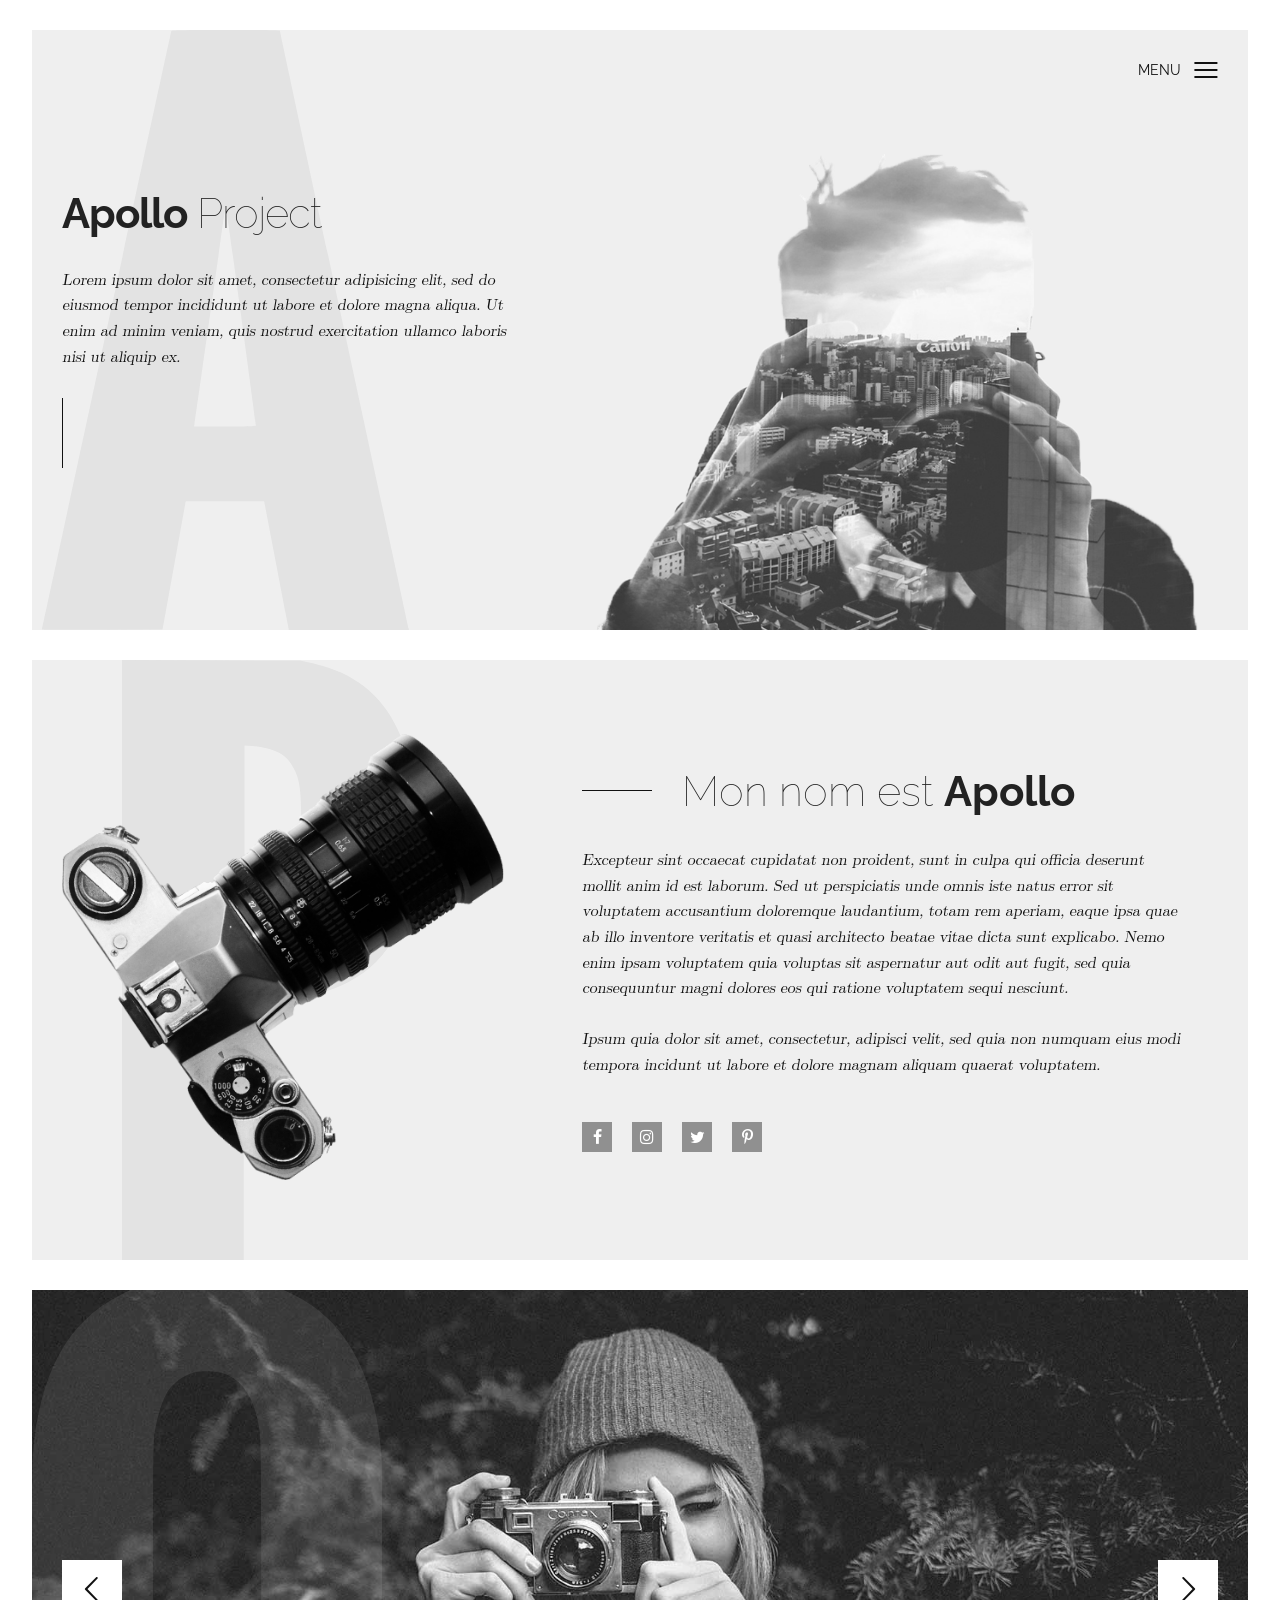
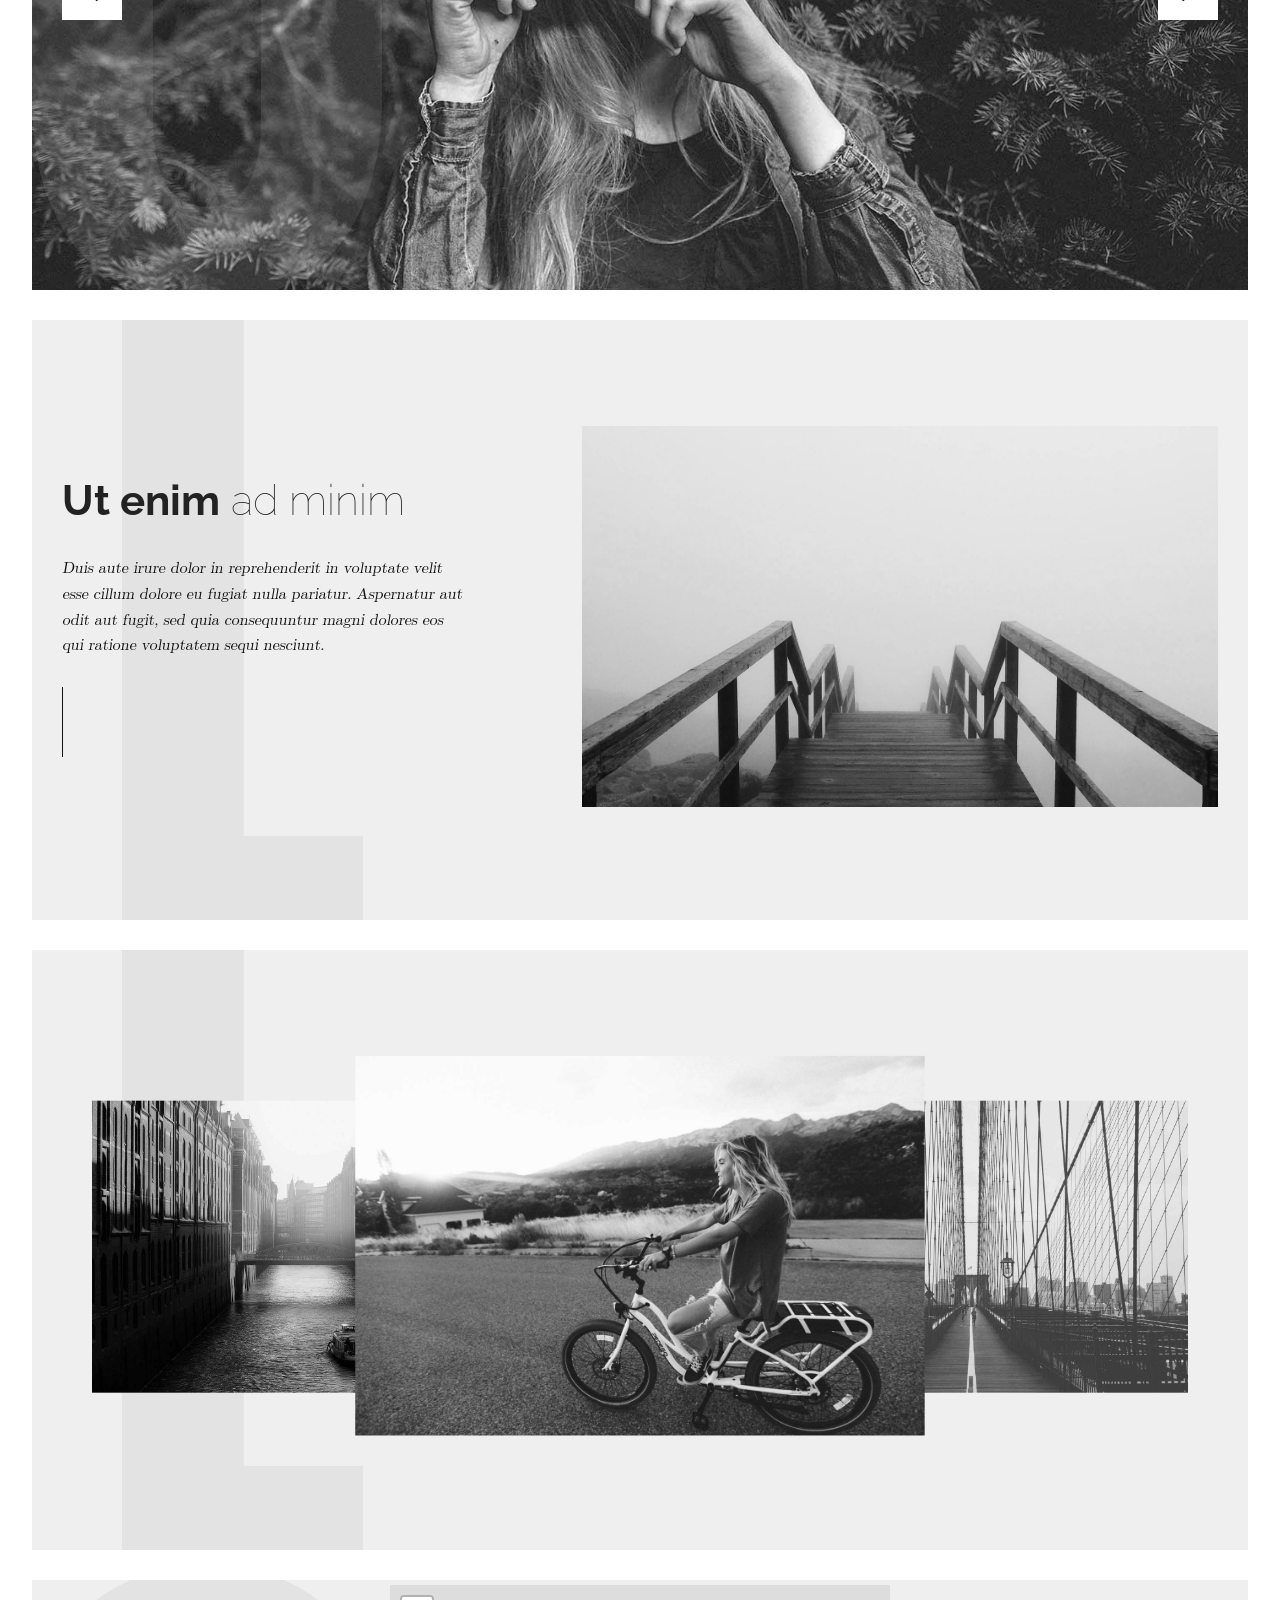
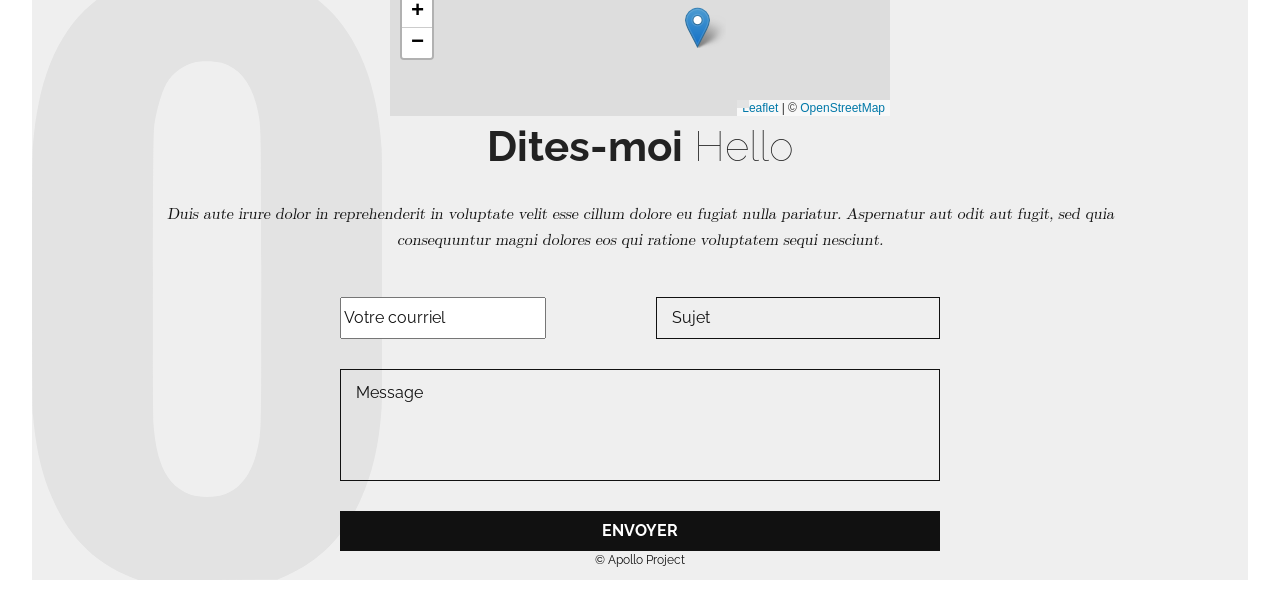
==== commit 738f6558: "Code pour defilement + fichiers supprimés" ====
--- a/index.html
+++ b/index.html
@@ -9,21 +9,6 @@
   <meta name="author" content="buckymaler.com">
   <link rel="stylesheet" href="assets/css/main.css">
   <link rel="stylesheet" href="node_modules/leaflet/dist/leaflet.css" />
-
-
-<!--  *******
-  Lien vers site web (autre méthode ?)
-
-<link rel="stylesheet" href="https://unpkg.com/leaflet@1.9.4/dist/leaflet.css"
-     integrity="sha256-p4NxAoJBhIIN+hmNHrzRCf9tD/miZyoHS5obTRR9BMY="
-     crossorigin=""/> -->
-
-    <!-- Make sure you put this AFTER Leaflet's CSS -->
-  <!-- Lien vers site web (autre méthode ?) 
- <script src="https://unpkg.com/leaflet@1.9.4/dist/leaflet.js"
- integrity="sha256-20nQCchB9co0qIjJZRGuk2/Z9VM+kNiyxNV1lvTlZBo="
- crossorigin=""></script> 
- ******** -->
   
 </head>
 
@@ -139,14 +124,12 @@
           d="M253.7,7486.3c-151.6-74.7-233.3-224.4-251.4-460.9c-3.2-41.5-3-726.7,0-763.9c7.5-86.3,21.9-155.7,44.5-213.7c51.4-130.6,124.4-207.8,239.3-253.2l17.8-6.8l197.9,0.5l197.9,0.7l22.8,10c98.4,42.7,167.6,112.8,214.8,217.1c34.2,75.6,52.5,154.8,60.3,260.3c3.2,42,3,700.9,0,743.1c-8.2,113.2-29.2,200.4-66,276.2c-44.1,90.4-104.6,151.6-190.9,193.4l-22.8,11H499.8H281.5L253.7,7486.3zM541.1,7263.7c52.3-15.8,85.6-58.7,101.8-131.3c11.4-51.6,11.2-43.8,11.2-488.6c0-384-0.2-418.7-3.9-444.3c-9.8-68.3-28.5-112.8-59.4-141.8c-24-22.4-52.5-32.6-92-32.6c-35.2,0-57.5,6.8-82.2,25.8c-40.9,30.8-63.2,89-69.9,182c-1.6,21.7-2.1,171.2-1.6,434.9c0.9,362.1,1.4,404.1,4.8,425.1c7.1,43.4,21,89,34.2,112.6c16.4,28.8,49.5,52.7,83.8,60.5C486.3,7270.1,523.3,7269,541.1,7263.7z" />
       </g>
     </svg>
-
-     
     
     <div class="wrapper">
+     
       <!--MAP-->
- <div id="map"></div>
+      <div id="map"></div>
 
- 
       <div class="blurb">
 
      
--- a/assets/css/main.css
+++ b/assets/css/main.css
@@ -456,7 +456,8 @@
     opacity: 0;
     z-index: 10;
     -webkit-transition: opacity .3s ease-in-out, visibility 0s .3s;
-    transition: opacity .3s ease-in-out, visibility 0s .3s
+    transition: opacity 6.3s ease-in-out, visibility 0s .3s;
+    
 }
 
 .nav.open {
@@ -505,8 +506,10 @@
     font-family: "Raleway", Helvetica, sans-serif;
     text-transform: uppercase;
     text-decoration: none;
+    
     -webkit-transition: background-color .2s ease-in-out;
-    transition: background-color .2s ease-in-out
+    transition: background-color .2s ease-in-out;
+   
 }
 
 .nav li a:hover {
@@ -708,7 +711,8 @@
     height: 600px;
     margin: 30px auto;
     background-color: #efefef;
-    overflow: hidden
+    overflow: hidden;
+    transition : opacity .3s ease-in-out;
 }
 
 @media (max-width: 768px) {
